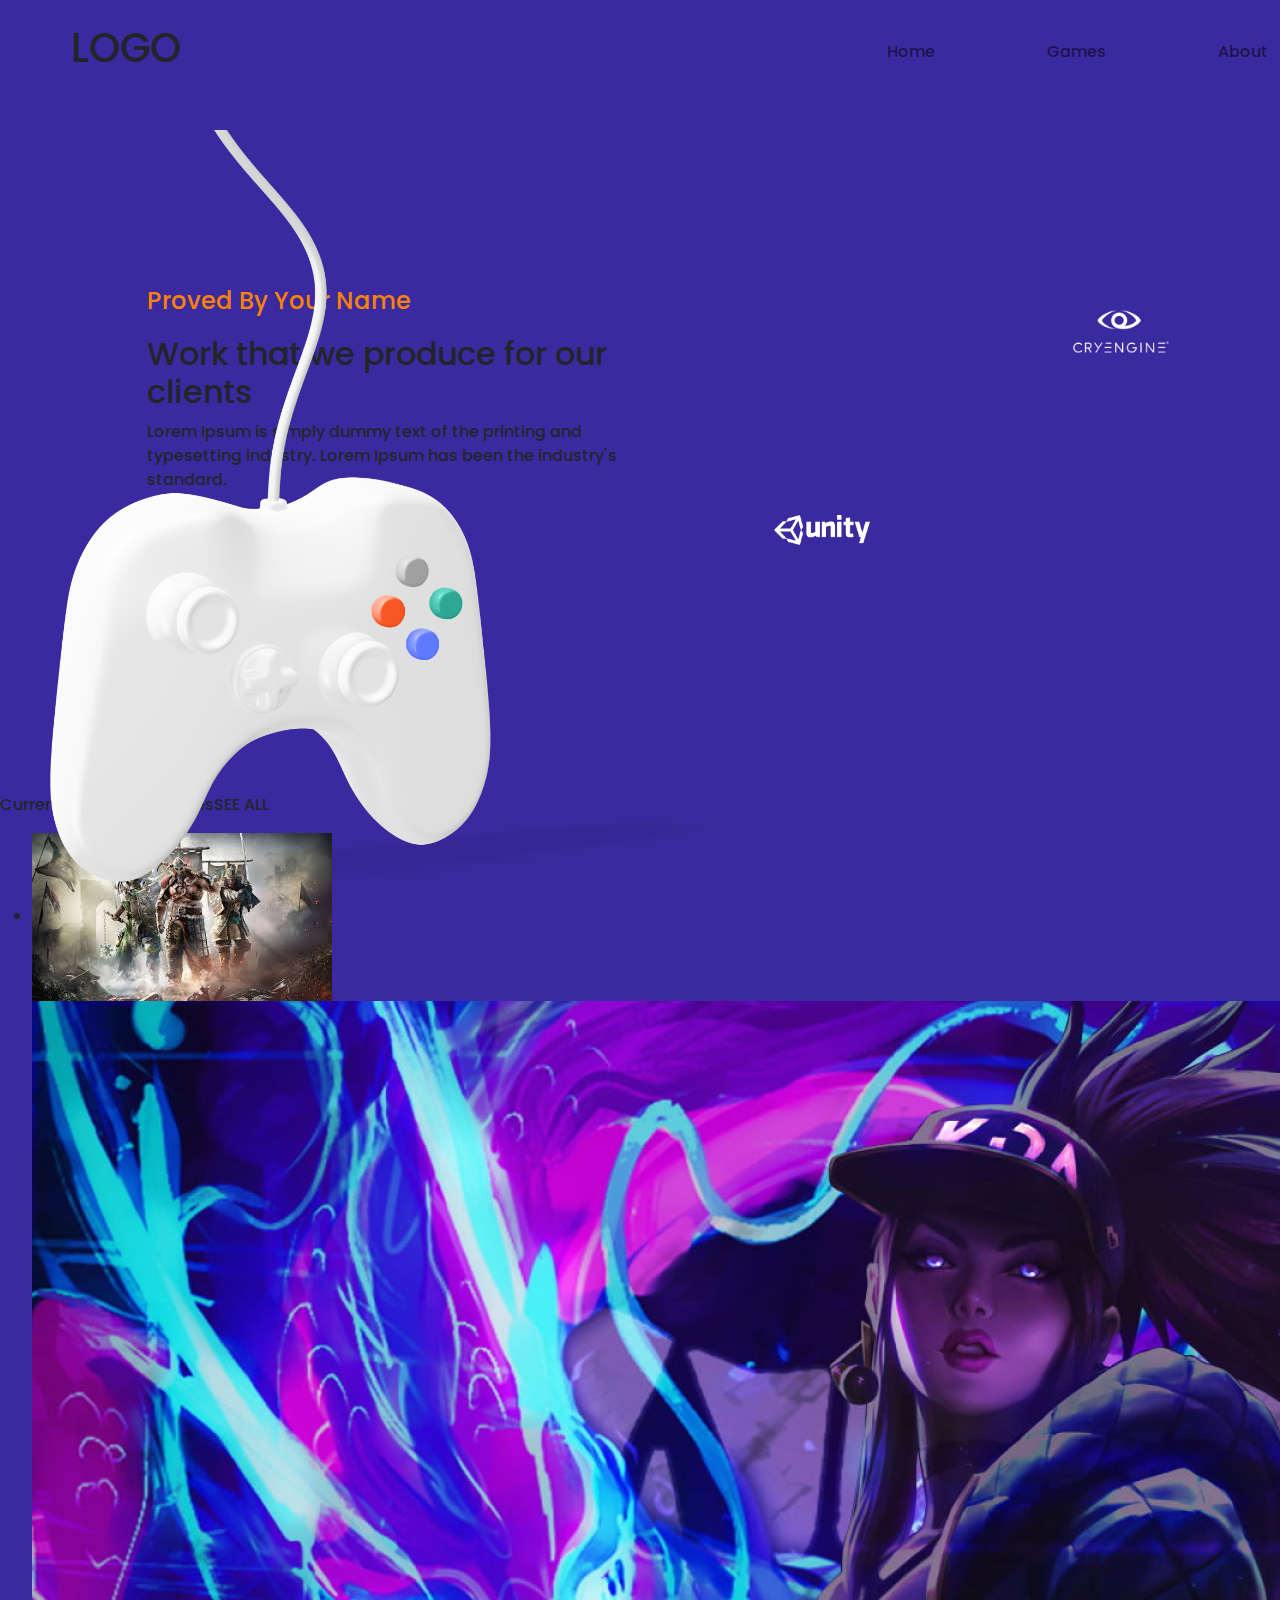
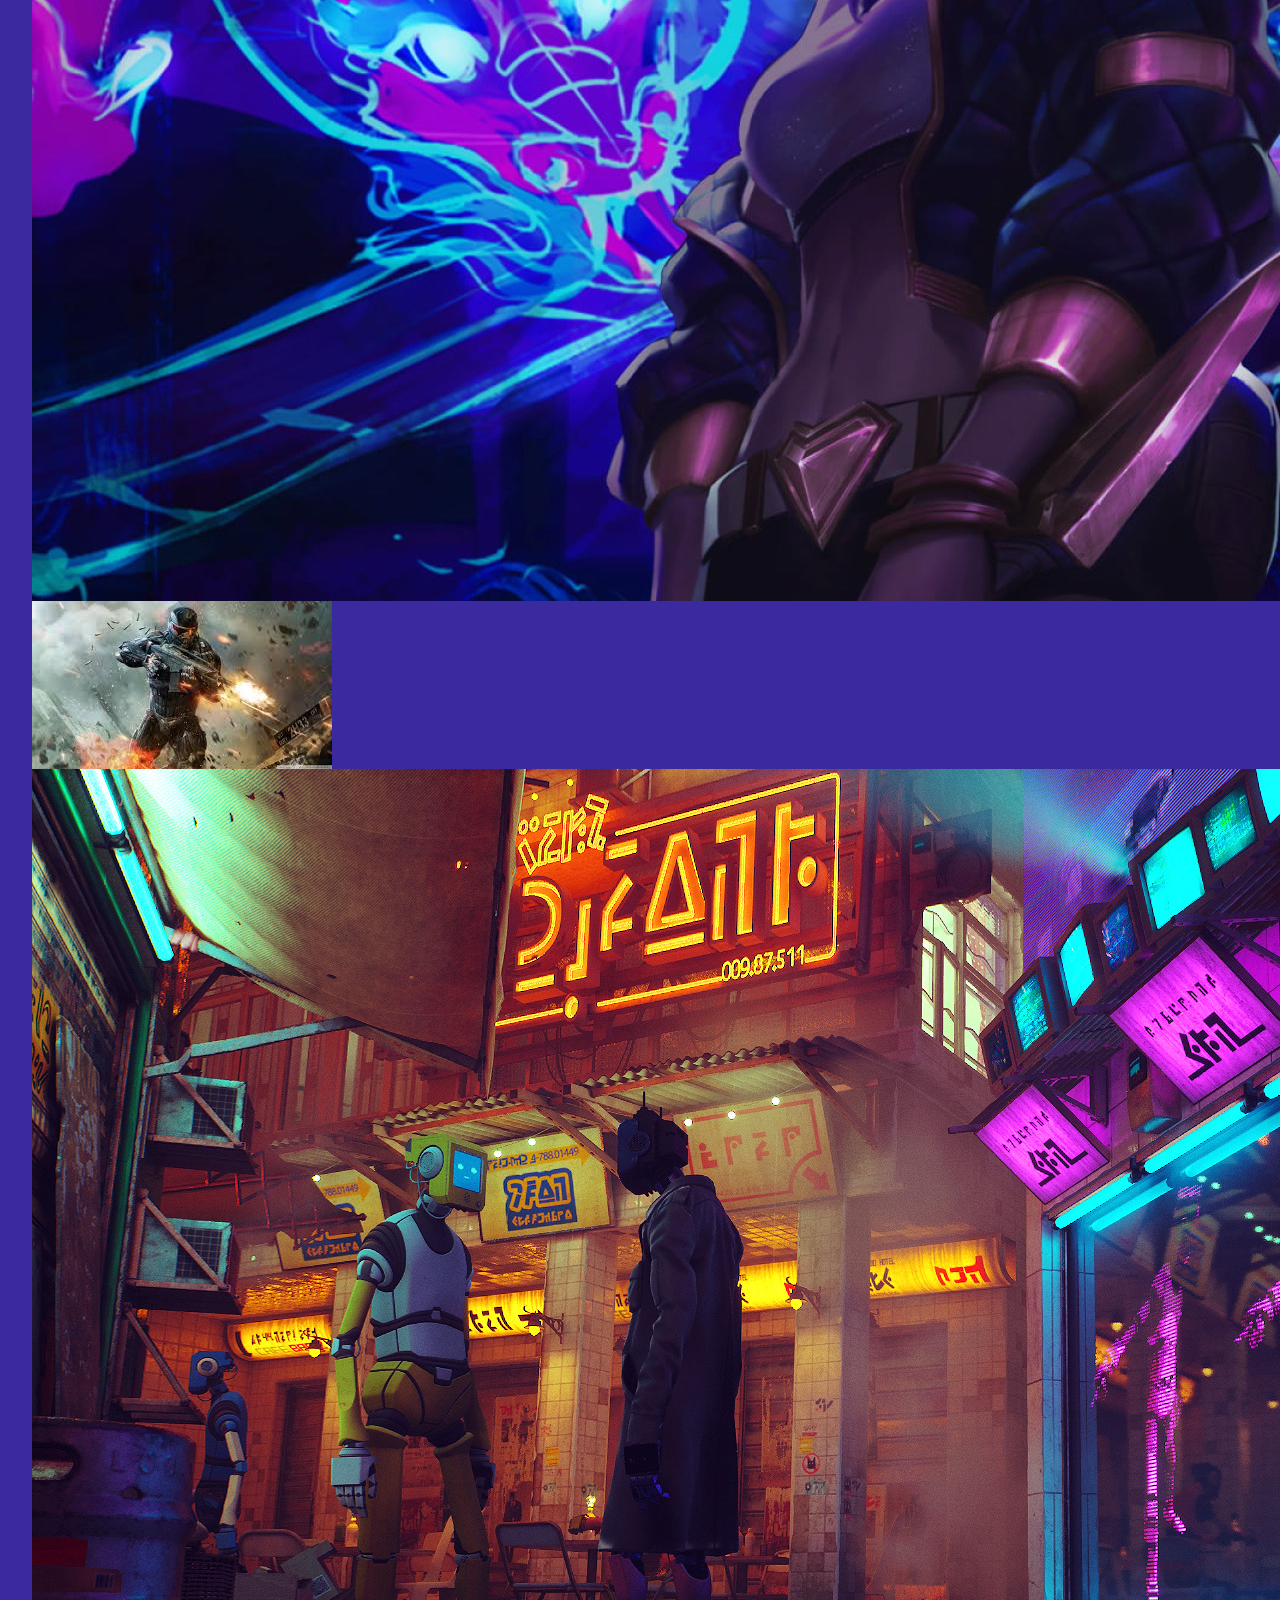
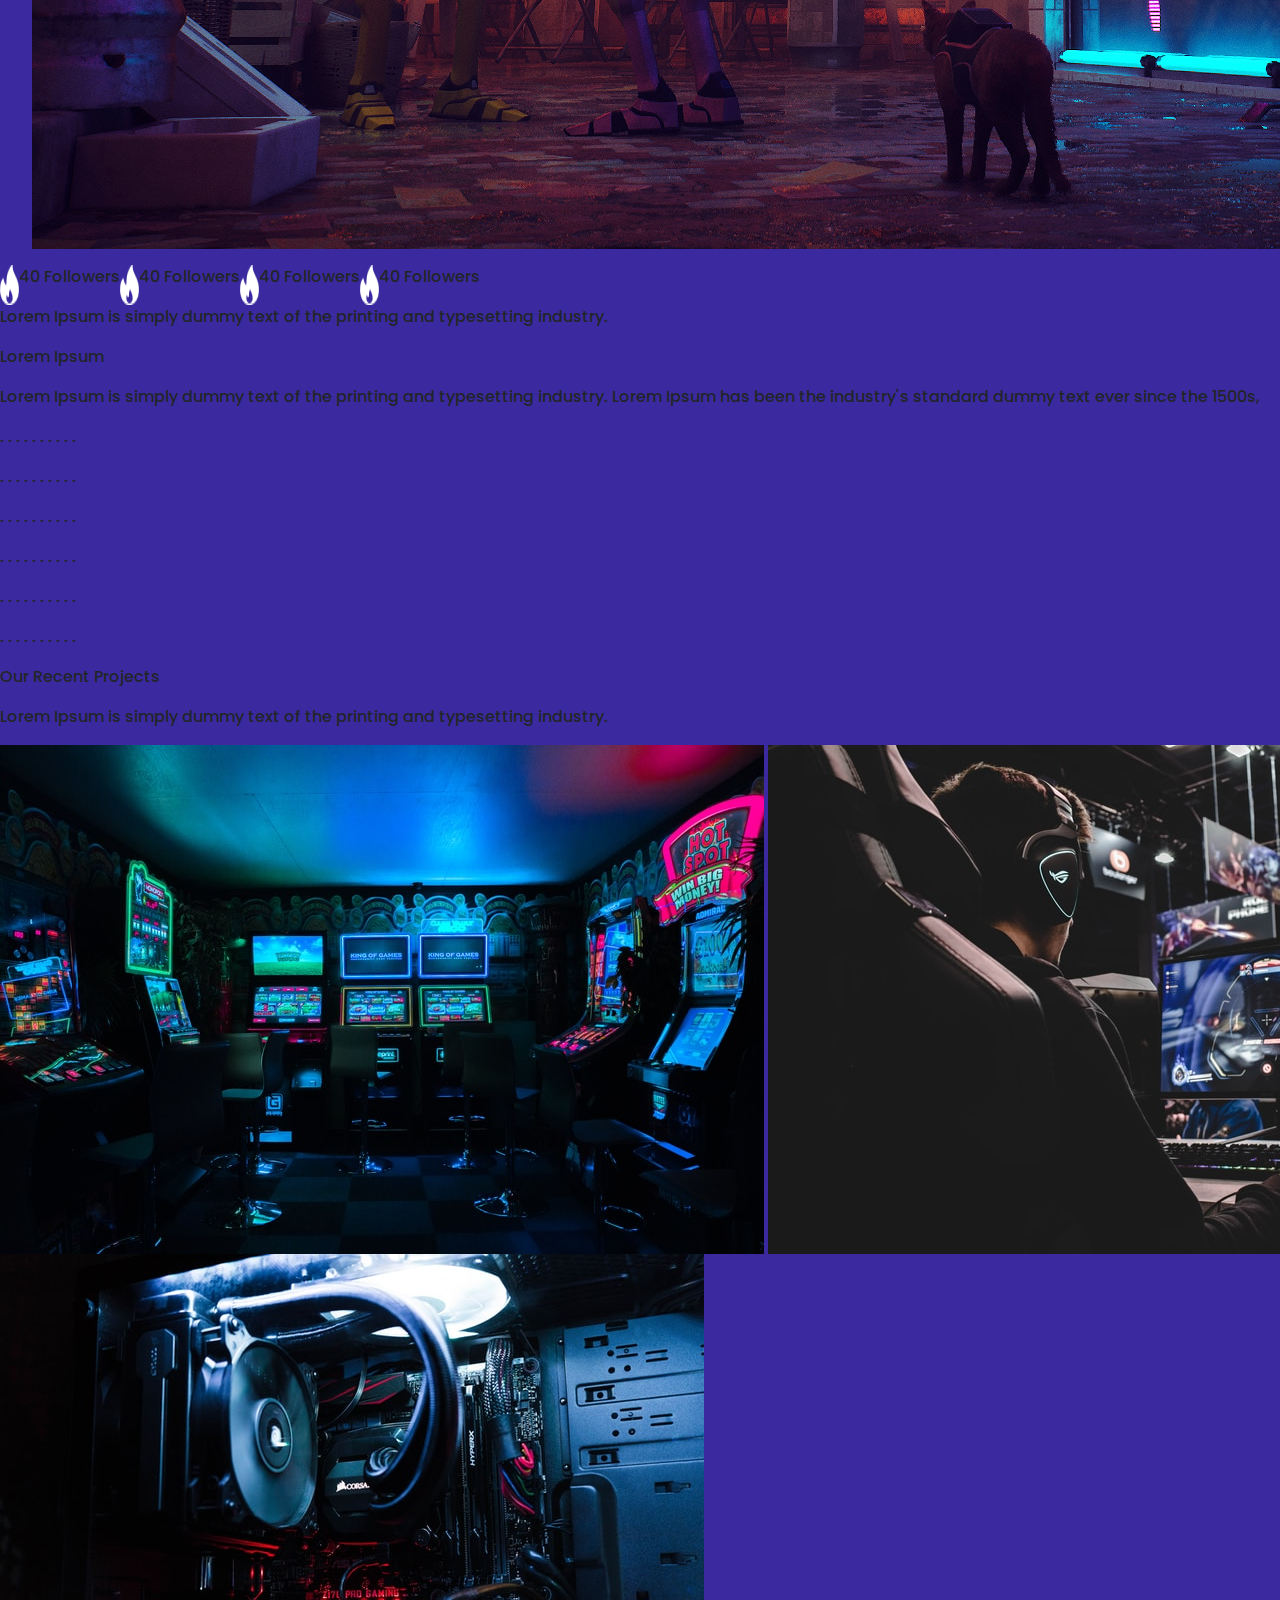
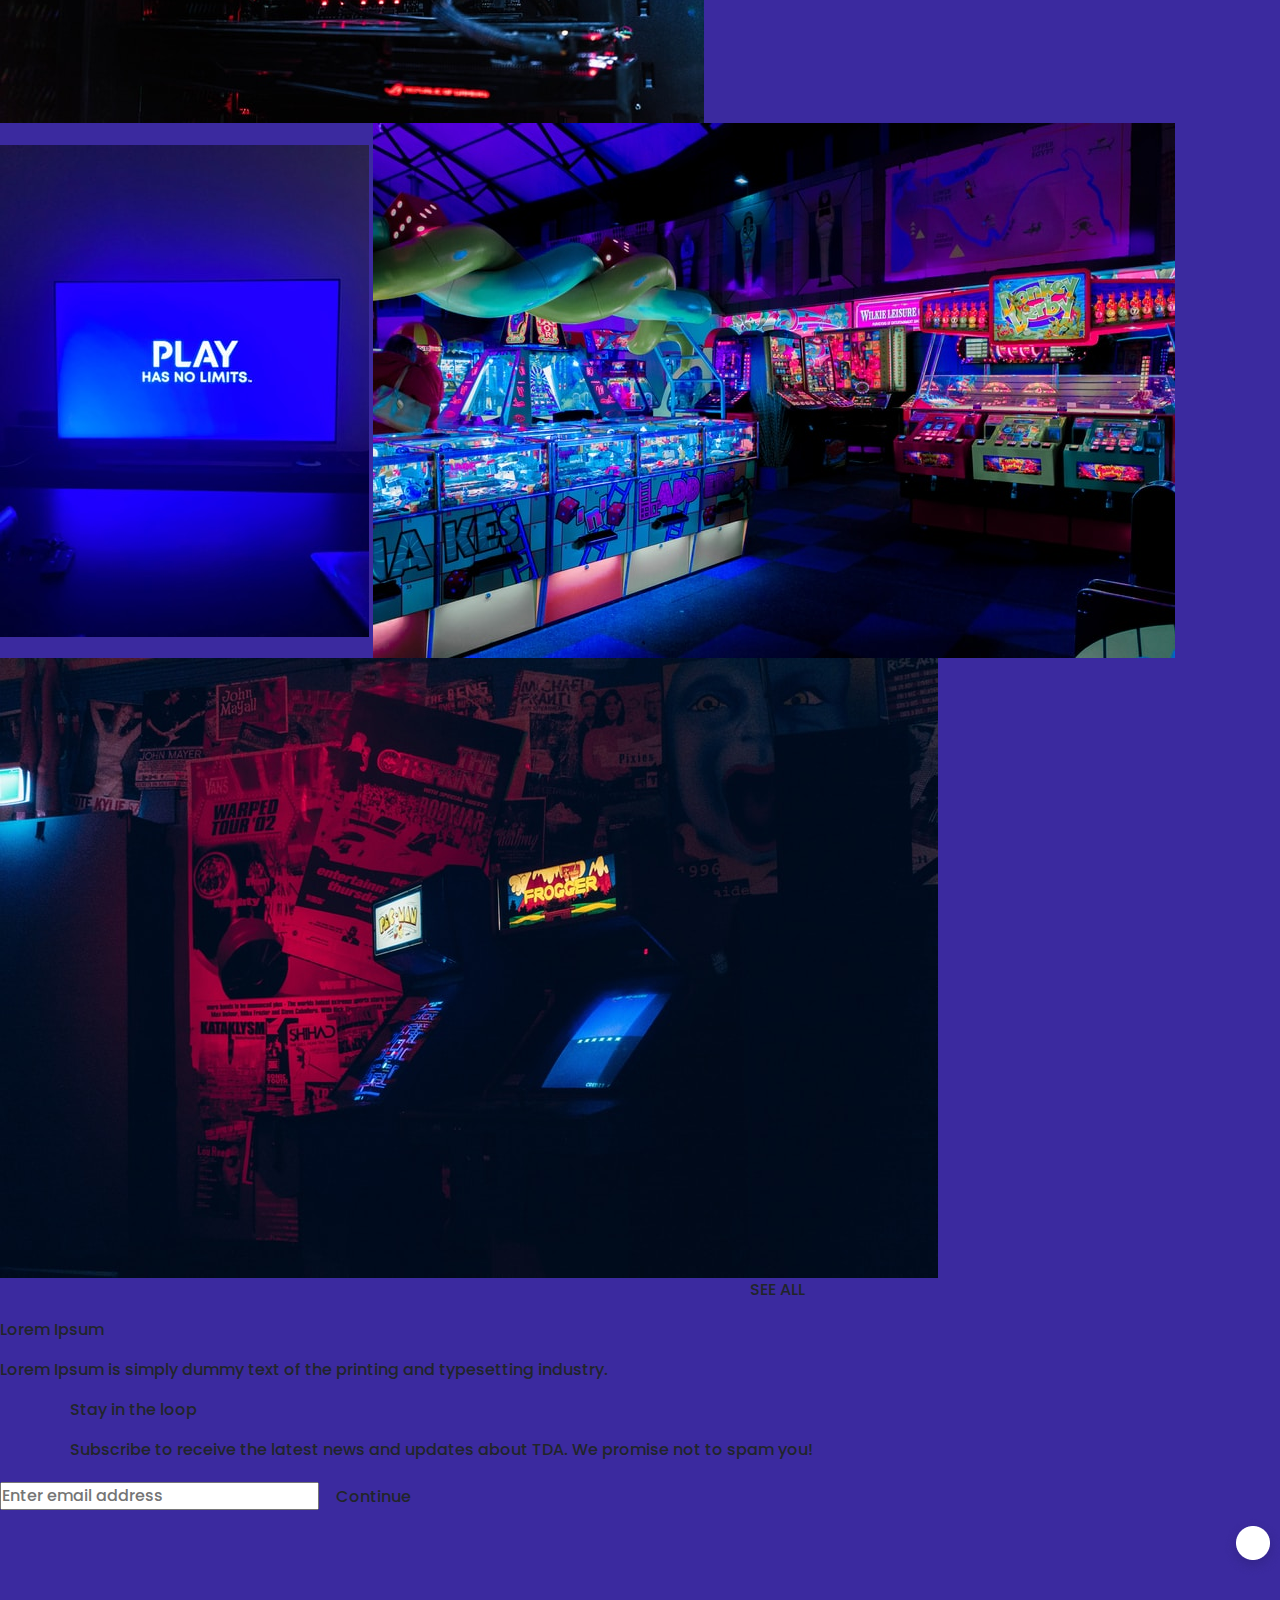
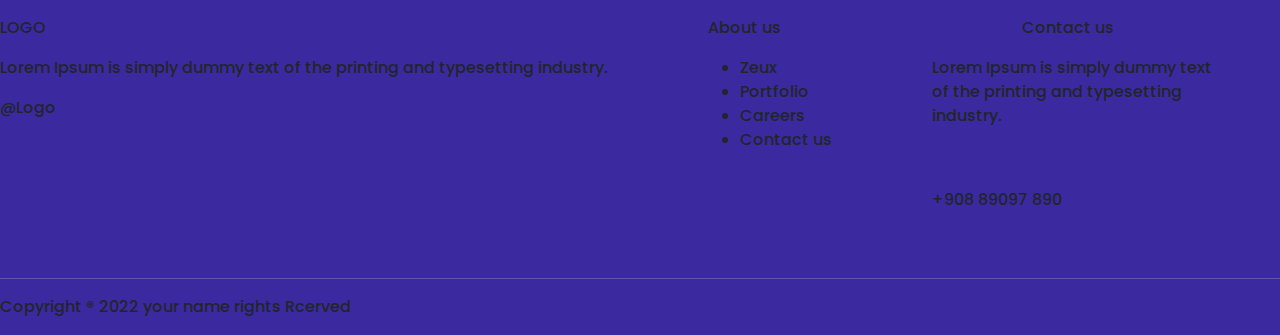
==== index.html @ ef979890 "first part" ====
<!DOCTYPE html>
<html lang="en" xmlns="http://www.w3.org/1999/html">
  <head>
    <meta charset="UTF-8" />
    <meta name="viewport" content="width=device-width, initial-scale=1.0" />
    <link rel="stylesheet" href="./styles/bootstrap/bootstrap.css">
    <link rel="stylesheet" href="./styles/bootstrap/bootstrap.min.css">
    <link rel="stylesheet" href="./styles/style.css">
    <!-- description -->
    <!-- link style -->
    <!-- favicon -->
    <title>GAMiFY - Home</title>
  </head>
  <body>
    <header class="container-fluid d-flex">
      <h1 class="logo align-content-center mt-4 ">LOGO</h1>
      <nav class="navbar navbar-expand-lg mt-4">
        <button class="navbar-toggler" type="button" data-toggle="collapse" data-target="#navbarNav" aria-controls="navbarNav" aria-expanded="false" aria-label="Toggle navigation">
          <span class="navbar-toggler-icon"></span>
        </button>
        <div class="collapse navbar-collapse">
          <ul class="d-flex navbar-nav">
            <li class="nav-item active mx-5 list">
              <a class="nav-link " href="#">Home</a>
            </li>
             <li class="nav-item active mx-5 list">
              <a class="nav-link" href="#">Games</a>
            </li>
             <li class="nav-item active mx-5 list">
              <a class="nav-link" href="#">About</a>
            </li>
             <li class="nav-item active mx-5 list">
              <a class="nav-link " href="#">News</a>
            </li>
             <li class="nav-item active mx-5">
              <a class="nav-link w-131.66 light h-41.34 px-5  rounded" href="#">Light</a>
            </li>
          </ul>
        </div>
      </nav>
    </header>
    <main>
    <div class="d-flex">
    <section class="textbox text-lg-start text-center  align-items-sm-center  ">
      <p class="fs-4 prove">Proved By Your Name</p>
      <h1 class="work fs-2">Work that we produce for our clients</h1>
      <p class="dummy">Lorem Ipsum is simply dummy text of the printing and typesetting industry. Lorem Ipsum has been the industry's standard.</p>
      <a href="./games.html" class="detail">Get more details</a>
    </section>
    <img src="./assets/images/5994a73fb7debb6a504c5dfe9e16fc7e.png" alt="unity" class="unity d-none d-lg-flex">
    <section class="imgbox d-flex ms-sm-0">
      <img src="./assets/images/922ee7fe64427cb8f360647aacf513e4.png" alt="cry" class="cry  d-none d-lg-flex">
      <img src="./assets/images/7574eba020cb0c7fddd36f74c17ab9e2.png" alt="unreal" class="unreal  d-none d-lg-flex">
    </section>
    <img src="./assets/images/4aed1bc4524c8c056b1d97bb57a48953.png" alt="game" class="game d-none d-sm-flex position-absolute ">
    </div>
    <section style="display: flex;">
      <p class="trend">Currently Trending Games</p>
      <p class="all">SEE ALL</p>
    </section>
    <ul class="imglist">
      <li>
       <img src="./assets/images/56905d8aead565a99461edee86e24d27.jpg" alt="1" class="first">
       <img src="./assets/images/2632d80603fc629f3a90af2f71e77160.jpg" alt="2" class="therest">
       <img src="./assets/images/067aa0e4760746af800ca04d242d4981.jpg" alt="3" class="therest">
       <img src="./assets/images/6d5e0990a67102e0ba74574d569aa036.jpg" alt="4" class="therest">
      </li>
    </ul>
    <section style="display: flex;">
      <div style="display: flex;">
        <img src="./assets/images/Vector.png" alt="fire" class="fire1" >
        <p class="followers">40 Followers</p>
      </div>
      <div style="display: flex;">
        <img src="./assets/images/Vector.png" alt="fire" class="fire" >
        <p class="followers">40 Followers</p>
      </div>
      <div style="display: flex;">
        <img src="./assets/images/Vector.png" alt="fire" class="fire" >
        <p class="followers">40 Followers</p>
      </div>
      <div style="display: flex;">
        <img src="./assets/images/Vector.png" alt="fire" class="fire" >
        <p class="followers">40 Followers</p>
      </div>
    </section>
    <p class="dummylorem">Lorem Ipsum is simply dummy text of the printing and typesetting industry.</p>
    <section class="txtbox">
      <p class="lorem">Lorem Ipsum</p>
      <p class="nextlorem">Lorem Ipsum is simply dummy text of the printing and typesetting industry. Lorem Ipsum has been the industry's standard dummy text ever since the 1500s,</p>
    </section>
    <section>
      <div class="dots">
      <p class="dot">. . . . . . . . . .</p>
      <p class="dot">. . . . . . . . . .</p>
      <p class="dot">. . . . . . . . . .</p>
      <p class="dot">. . . . . . . . . .</p>
      <p class="dot">. . . . . . . . . .</p>
      <p class="dot">. . . . . . . . . .</p>
      </div>
      <div  class="spiderman"></div>
    </section>
    <section class="txtbox2">
      <p class="projects">Our Recent Projects</p>
      <p class="lorem3">Lorem Ipsum is simply dummy text of the printing and typesetting industry. </p>
    </section>
    <div class="imgs">
      <img src="./assets/images/1.jpg" alt="1" class="ph1">
      <img src="./assets/images/2.jpg" alt="2" class="ph2">
      <img src="./assets/images/3.jpg" alt="3" class="ph3">
    </div>
    <div class="imgs" style="margin-bottom: 0;">
      <img src="./assets/images/4.jpg" alt="4" class="ph4">
      <img src="./assets/images/5.jpg" alt="5" class="ph5">
      <img src="./assets/images/6.jpg" alt="6" class="ph6">
    </div>
    <p class="all" style="margin-left: 750px;">SEE ALL</p>
    <section class="txtbox">
      <p class="lorem">Lorem Ipsum</p>
      <p class="nextlorem">Lorem Ipsum is simply dummy text of the printing and typesetting industry.</p>
    </section>
    <section class="blackbox">
      <div class="txtbox" style="margin-left: 70px;">
        <p class="lorem">Stay in the loop</p>
        <p class="nextlorem">Subscribe to receive the latest news and updates about TDA.
          We promise not to spam you!</p>
      </div>
      <div class="email">
        <form action="/submit_email" method="post">
          <input class="write" type="email" name="email" id="email" placeholder="Enter email address" required>
          <input type="submit" value="Continue" class="btn">
        </form>
      </div>
    </section>
  </main>
    <footer>
      <div style="display: flex;">
      <div style="padding-top: 100px;">
        <p class="firstlogo">LOGO</p>
        <p class="lorem4">Lorem Ipsum is simply dummy text of the printing and typesetting industry. </p>
        <p class="secondlogo">@Logo</p>
      </div>
      <div style="padding-top: 100px; margin-left: 100px;">
        <p class="us">About us</p>
        <ul class="uslist">
          <li class="item">Zeux</li>
          <li class="item">Portfolio</li>
          <li class="item">Careers</li>
          <li class="item">Contact us</li>
        </ul>
      </div>
      <div style="padding-top: 100px; margin-left: 100px;">
        <p class="us" style="width: 200px; margin-left: 90px;">Contact us</p>
        <p class="lorem4" style="width: 280px;">Lorem Ipsum is simply dummy text of the printing and typesetting industry. </p>
        <p class="secondlogo" style="margin-top: 60px;">+908 89097 890</p>
      </div>
      <div style="display: flex;">
        <div>
          <img src="./assets/images/Ellipse 1.png" alt="" class="firstcircle">
          <img src="./assets/images/facebook 1.png" alt="" class="facebook">
        </div>
        <div>
          <img src="./assets/images/Ellipse 1.png" alt="" class="circle2">
          <img src="./assets/images/instagram 1.png" alt="" class="instagram">
        </div>
        <div>
          <img src="./assets/images/Ellipse 1.png" alt="" class="circle3">
          <img src="./assets/images/twitter 1.png" alt="" class="twt">
        </div>
        <div>
          <img src="./assets/images/Ellipse 1.png" alt="" class="circle4">
          <img src="./assets/images/linkedin 1.png" alt="" class="in">
        </div>
      </div>
      </div>
      <hr style="margin-top: 50px; color: #D2D2D2;">
      <p class="copy">Copyright ® 2022<span style="font-family: myFont;"> your name</span> rights Rcerved</p>
    </footer>
  </body>
</html>
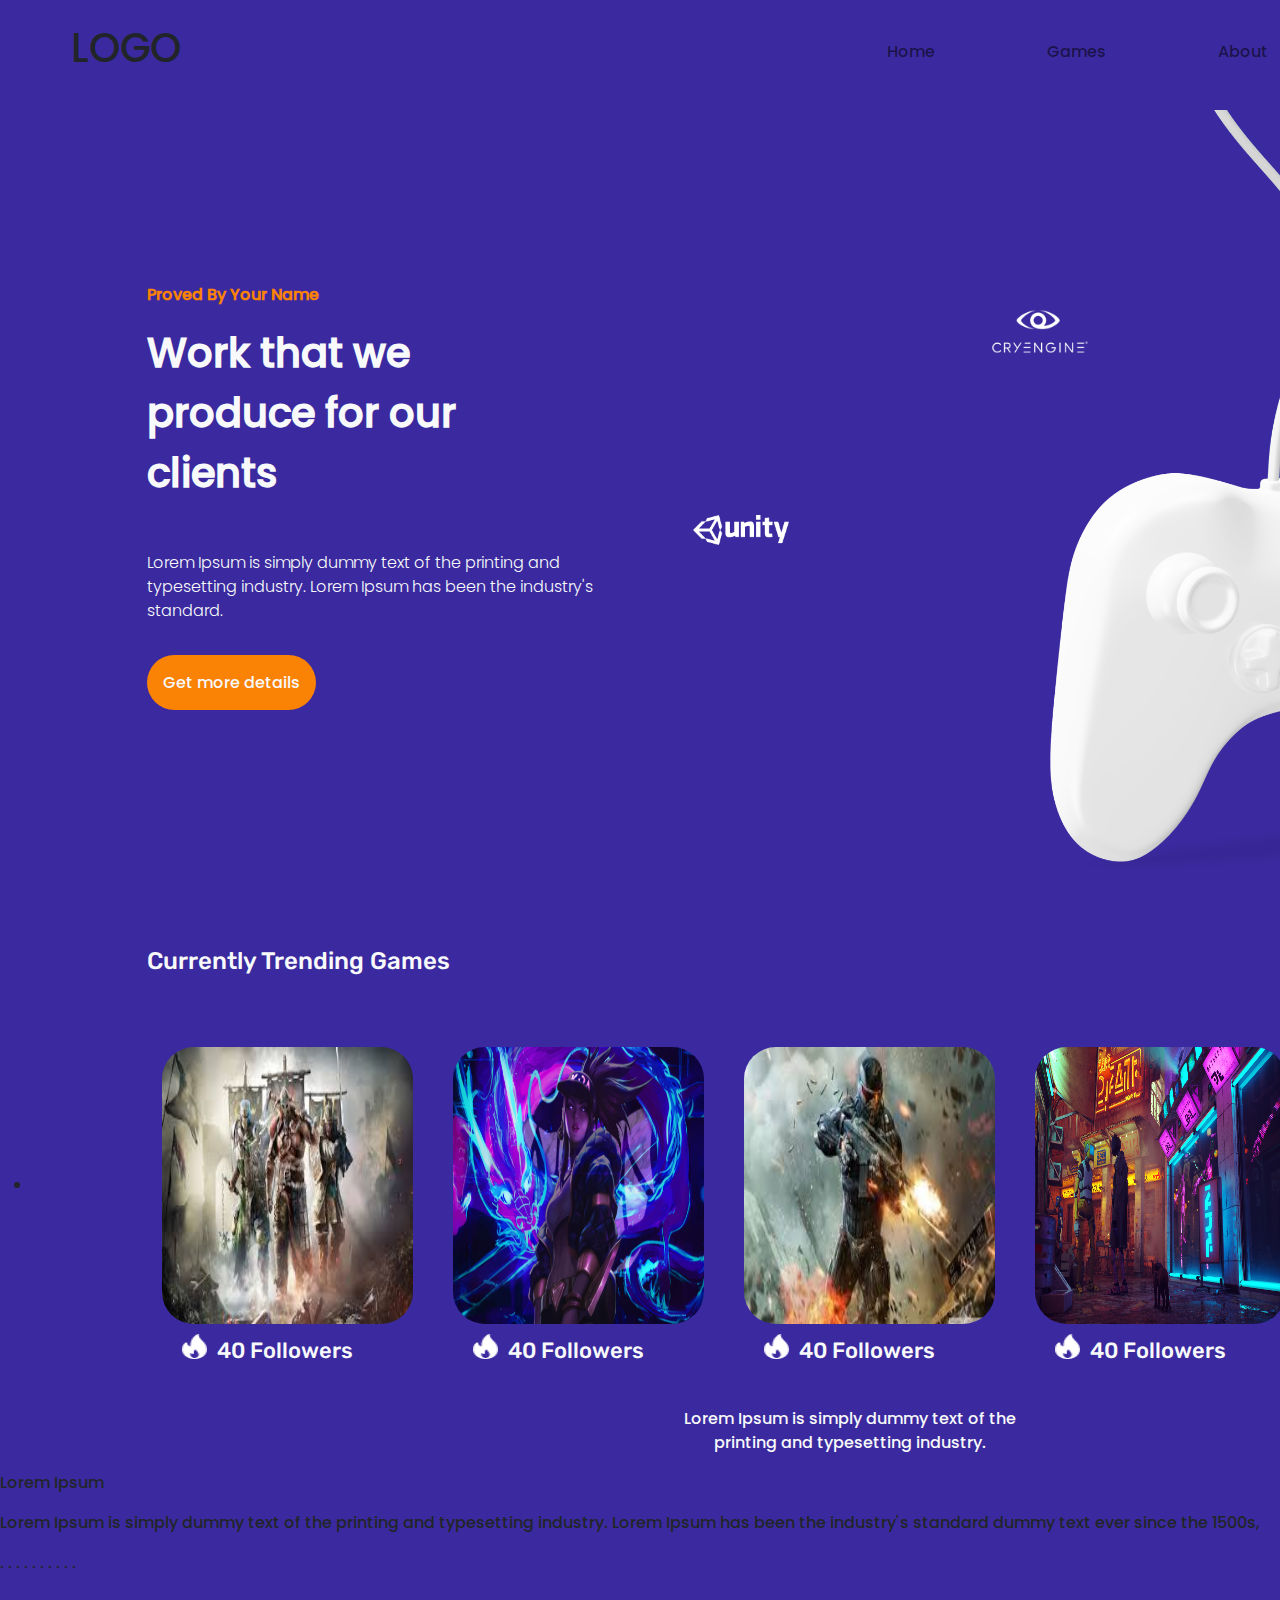
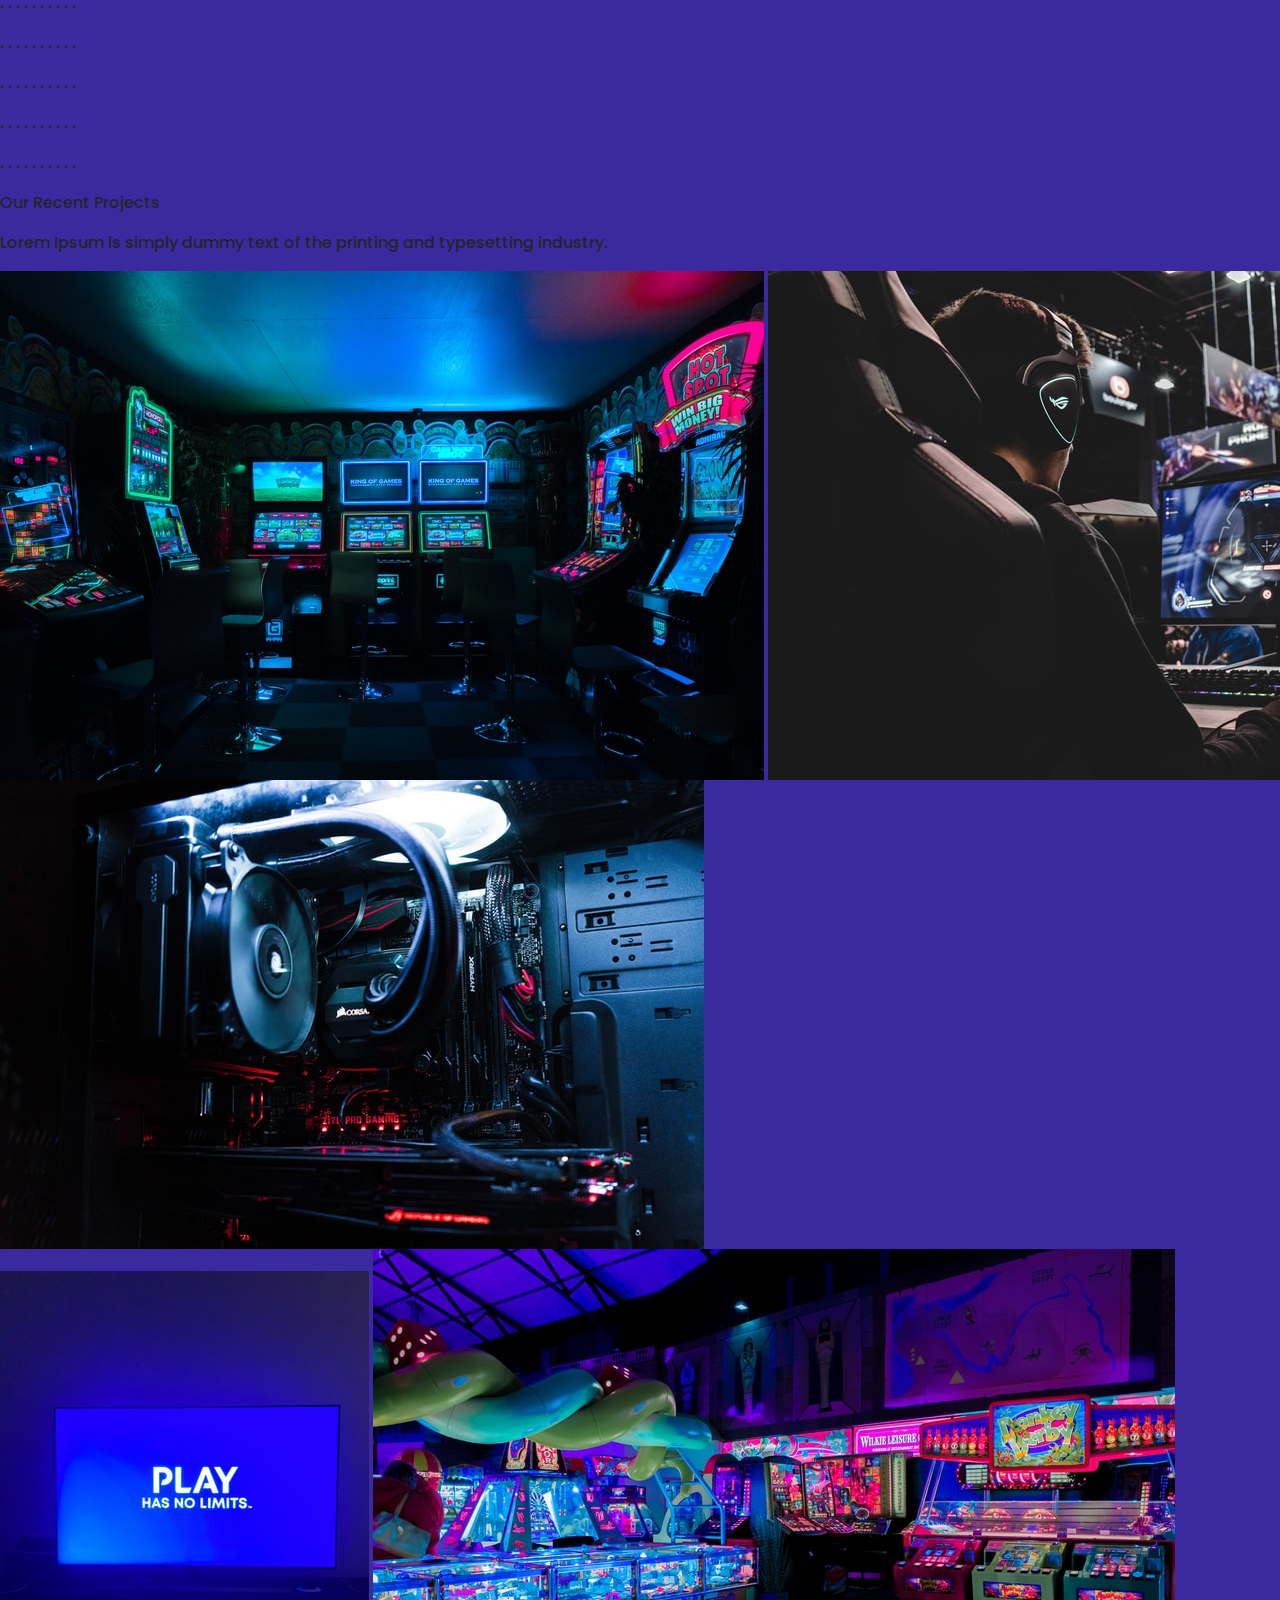
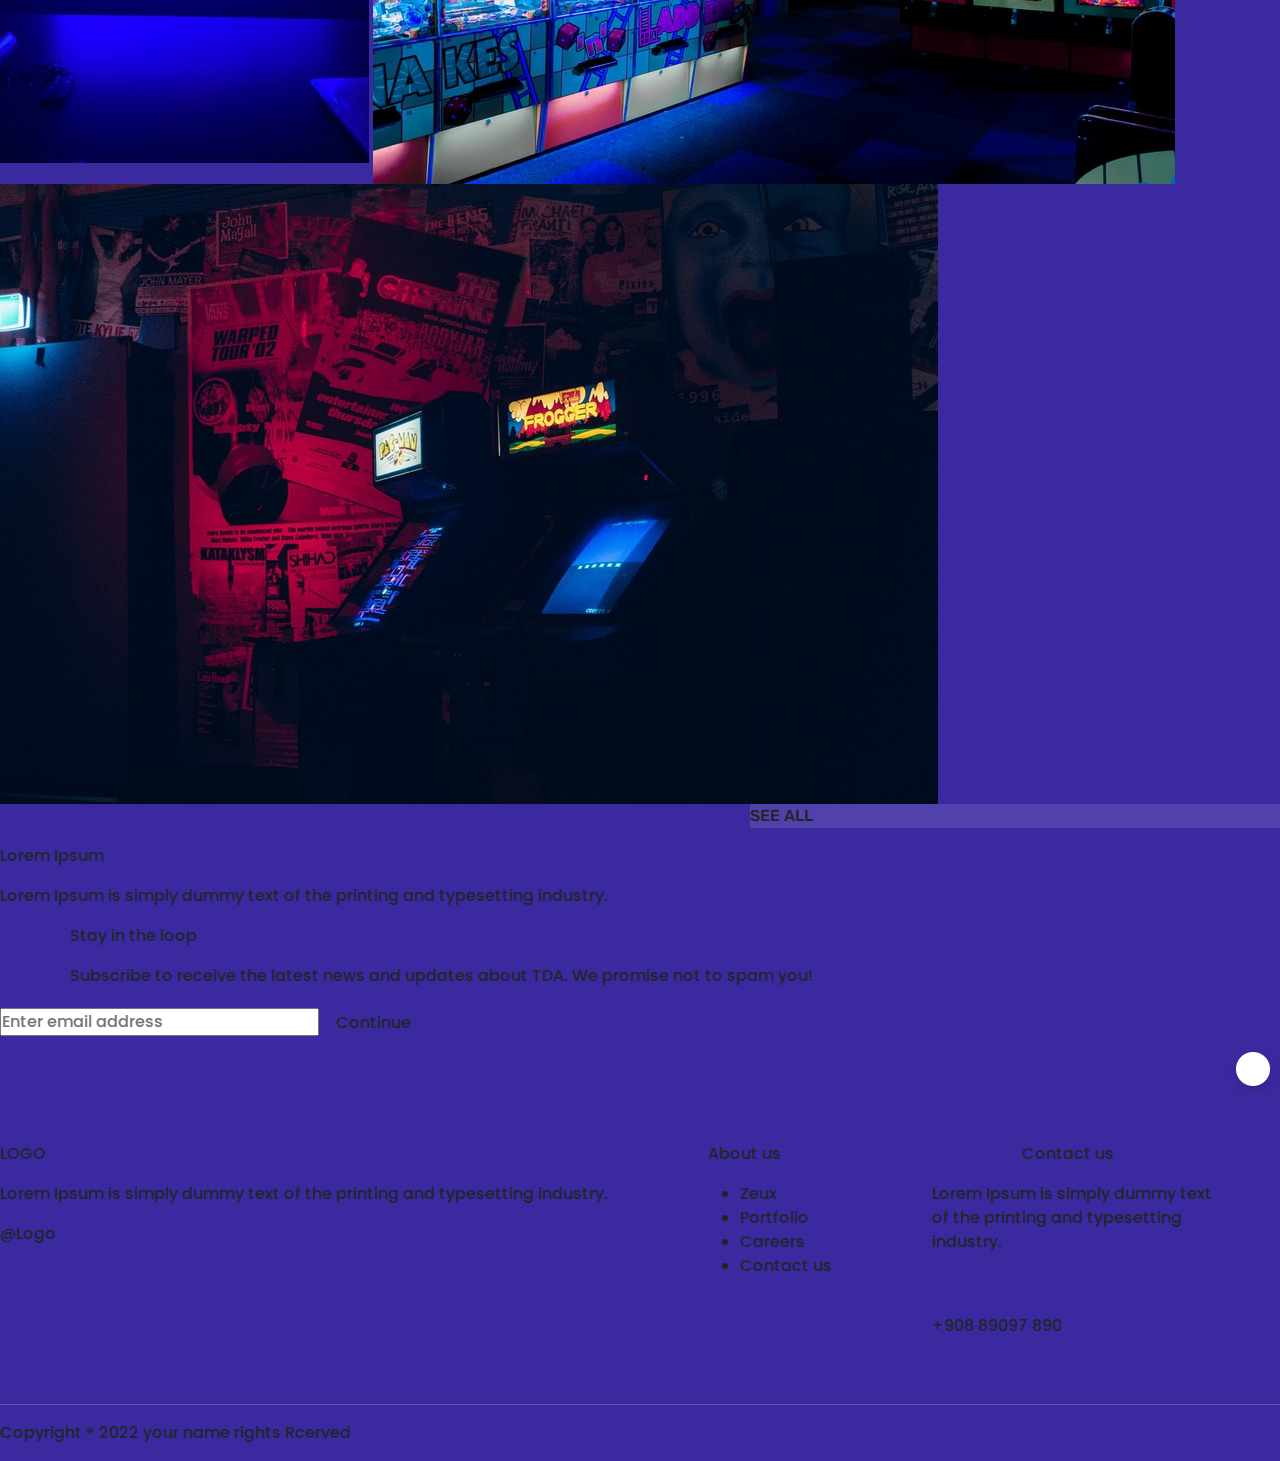
==== commit 1092cc11: "second part" ====
--- a/index.html
+++ b/index.html
@@ -41,50 +41,61 @@
     </header>
     <main>
     <div class="d-flex">
-    <section class="textbox text-lg-start text-center  align-items-sm-center  ">
-      <p class="fs-4 prove">Proved By Your Name</p>
-      <h1 class="work fs-2">Work that we produce for our clients</h1>
-      <p class="dummy">Lorem Ipsum is simply dummy text of the printing and typesetting industry. Lorem Ipsum has been the industry's standard.</p>
-      <a href="./games.html" class="detail">Get more details</a>
+    <section class=" textbox text-lg-start text-center  align-items-sm-center  ">
+      <p class="fs-6 prove fw-bold">Proved By Your Name</p>
+      <h1 class="work fs-1 fw-bold text-light lh-base">Work that we<br class="d-none d-sm-block"> produce <br class="d-md-none d-block">for our<br class="d-none d-sm-block"> clients</h1>
+      <p class="dummy text-light mt-sm-5 mt-2 mb-sm-5 mb-4 ">Lorem Ipsum is simply dummy text of the<br class="d-md-none d-block"> printing and <br class="d-none d-sm-block">typesetting industry. Lorem Ipsum<br class="d-md-none d-block"> has been the industry's<br class="d-none d-sm-block"> standard.</p>
+      <a href="./games.html" class="detail text-decoration-none text-light p-3 rounded-5 mt-5">Get more details</a>
     </section>
     <img src="./assets/images/5994a73fb7debb6a504c5dfe9e16fc7e.png" alt="unity" class="unity d-none d-lg-flex">
     <section class="imgbox d-flex ms-sm-0">
       <img src="./assets/images/922ee7fe64427cb8f360647aacf513e4.png" alt="cry" class="cry  d-none d-lg-flex">
       <img src="./assets/images/7574eba020cb0c7fddd36f74c17ab9e2.png" alt="unreal" class="unreal  d-none d-lg-flex">
     </section>
-    <img src="./assets/images/4aed1bc4524c8c056b1d97bb57a48953.png" alt="game" class="game d-none d-sm-flex position-absolute ">
+    <img src="./assets/images/4aed1bc4524c8c056b1d97bb57a48953.png" alt="game" class="game d-none d-sm-flex position-absolute  ">
     </div>
-    <section style="display: flex;">
-      <p class="trend">Currently Trending Games</p>
-      <p class="all">SEE ALL</p>
+    <section class="d-flex mt-md-5 txt">
+      <p class="trend text-light fs-4 ">Currently Trending Games</p>
+      <p class="all d-none d-lg-flex rounded-2 p-2 text-light">SEE ALL</p>
     </section>
     <ul class="imglist">
       <li>
-       <img src="./assets/images/56905d8aead565a99461edee86e24d27.jpg" alt="1" class="first">
-       <img src="./assets/images/2632d80603fc629f3a90af2f71e77160.jpg" alt="2" class="therest">
-       <img src="./assets/images/067aa0e4760746af800ca04d242d4981.jpg" alt="3" class="therest">
-       <img src="./assets/images/6d5e0990a67102e0ba74574d569aa036.jpg" alt="4" class="therest">
+        <div class="container ms-0 p-0 mt-5">
+          <div class="row">
+            <div class=" col-xs-12 col-sm-6 col-lg-3" >
+              <img src="./assets/images/56905d8aead565a99461edee86e24d27.jpg" alt="1" class="first rounded-5">
+               <div class="d-flex d-lg-inline-flex">
+                  <img src="./assets/images/Vector.png" alt="fire" class="fire1 text-light" >
+                  <p class="followers text-light ">40 Followers</p>
+               </div>
+            </div>
+            <div class="col-xs-12 col-sm-6 col-lg-3" >
+              <img src="./assets/images/2632d80603fc629f3a90af2f71e77160.jpg" alt="2" class="therest  rounded-5 ">
+               <div class="d-flex d-lg-inline-flex">
+                  <img src="./assets/images/Vector.png" alt="fire" class="fire text-light" >
+                  <p class="followers text-light">40 Followers</p>
+               </div>
+            </div>
+            <div class=" col-xs-12 col-sm-6 col-lg-3 ">
+              <img src="./assets/images/067aa0e4760746af800ca04d242d4981.jpg" alt="3" class="therest rounded-5 ">
+              <div class="d-flex d-lg-inline-flex">
+                <img src="./assets/images/Vector.png" alt="fire" class="fire text-light" >
+                <p class="followers text-light">40 Followers</p>
+              </div>
+            </div>
+            <div class="col-xs-12 col-sm-6 col-lg-3" >
+              <img src="./assets/images/6d5e0990a67102e0ba74574d569aa036.jpg" alt="4" class="therest  rounded-5 ">
+              <div class="d-flex d-lg-inline-flex">
+                <img src="./assets/images/Vector.png" alt="fire" class="fire text-light" >
+                <p class="followers text-light">40 Followers</p>
+              </div>
+            </div>
+          </div>
+        </div>
       </li>
     </ul>
-    <section style="display: flex;">
-      <div style="display: flex;">
-        <img src="./assets/images/Vector.png" alt="fire" class="fire1" >
-        <p class="followers">40 Followers</p>
-      </div>
-      <div style="display: flex;">
-        <img src="./assets/images/Vector.png" alt="fire" class="fire" >
-        <p class="followers">40 Followers</p>
-      </div>
-      <div style="display: flex;">
-        <img src="./assets/images/Vector.png" alt="fire" class="fire" >
-        <p class="followers">40 Followers</p>
-      </div>
-      <div style="display: flex;">
-        <img src="./assets/images/Vector.png" alt="fire" class="fire" >
-        <p class="followers">40 Followers</p>
-      </div>
-    </section>
-    <p class="dummylorem">Lorem Ipsum is simply dummy text of the printing and typesetting industry.</p>
+
+    <p class="dummylorem text-light text-center">Lorem Ipsum is simply dummy text of<br class="d-lg-none d-md-block "> the<br class="d-lg-block d-none"> printing and typesetting industry.</p>
     <section class="txtbox">
       <p class="lorem">Lorem Ipsum</p>
       <p class="nextlorem">Lorem Ipsum is simply dummy text of the printing and typesetting industry. Lorem Ipsum has been the industry's standard dummy text ever since the 1500s,</p>
--- a/styles/style.css
+++ b/styles/style.css
@@ -86,24 +86,17 @@
 .list:hover::before{
   transform: scaleX(1);
 }
-@media (min-width: 768px){
-
-.textbox{
-width: 527px;
-height: 510px;
-margin-top: 203px;
-margin-left: 147px;
-}}
-@media (max-width: 480px){
+
+@media(max-width: 480px){
 
 .textbox{
 width: 392px;
 height: 351px;
-margin-top: 50px;
 margin-left: 44px;
-
-}}
-@media (max-width: 768px){
+  margin-top: 50px;
+
+}}
+@media (max-width: 992px){
 
 .textbox{
 width: 527px;
@@ -112,6 +105,13 @@
 margin-left: 147px;
 
 }}
+@media (min-width: 992px) {
+  .textbox{
+    margin-top: 203px;
+    margin-left: 147px;
+    margin-bottom: 200px;
+  }
+}
 .unity{
   width: 96px;
   height: 30px;
@@ -133,8 +133,8 @@
 .game{
    width: 806px;
   height: 761px;
-  margin-left:50px ;
-  margin-top: 50px;
+  margin-left:1050px ;
+  margin-top: 30px;
 }
 @media (max-width: 992px) {
   .game{
@@ -143,4 +143,94 @@
 }
 .prove{
   color: var(--narenji);
+}
+.dummy{
+  font-family: myFontlight;
+}
+.detail{
+  background-color: var(--narenji);
+}
+@font-face {
+  font-family: rubik;
+  src: url("/assets/fonts/Rubik-Medium.ttf")format("truetype");
+}
+.all{
+  background-color: var(--banafshkam);
+  font-family: rubik;
+  margin-left: 1000px;
+}
+.trend{
+  font-family: rubik;
+  margin-left: 147px;
+
+}
+@media (max-width: 992px) {
+  .txt{
+    margin-left: 127px;
+  }
+}
+.first{
+  margin-left: 147px;
+  width: 251px;
+  height: 277px;
+}
+.therest{
+  margin-left: 130px;
+  width: 251px;
+  height: 277px;
+}
+.fire1{
+  margin-left: 195px;
+  margin-top: 10px;
+  width: 25px;
+  height: 25px;
+}
+.followers{
+  margin-top: 10px;
+  margin-left: 10px;
+  font-family: rubik;
+  width: 136px;
+  height: 41px;
+  font-size: 22px;
+
+}
+.fire{
+  margin-left: 190px;
+  margin-top: 10px;
+  width: 25px;
+  height: 25px;
+
+}
+
+@media (max-width: 480px) {
+  .therest{
+    margin-left: 250px;
+    margin-top: 20px;
+  }
+}
+@media (max-width: 480px) {
+  .first{
+    margin-left: 250px;
+    margin-top: 30px;
+  }
+}
+@media (max-width: 480px) {
+  .fire1{
+    margin-left: 280px;
+  }
+  .fire{
+    margin-left: 280px;
+  }
+}
+
+@media (min-width: 481px) {
+  .first{
+    margin-left:130px;
+  }
+  .fire1{
+    margin-left: 150px;
+  }
+  .fire{
+    margin-left: 150px;
+  }
 }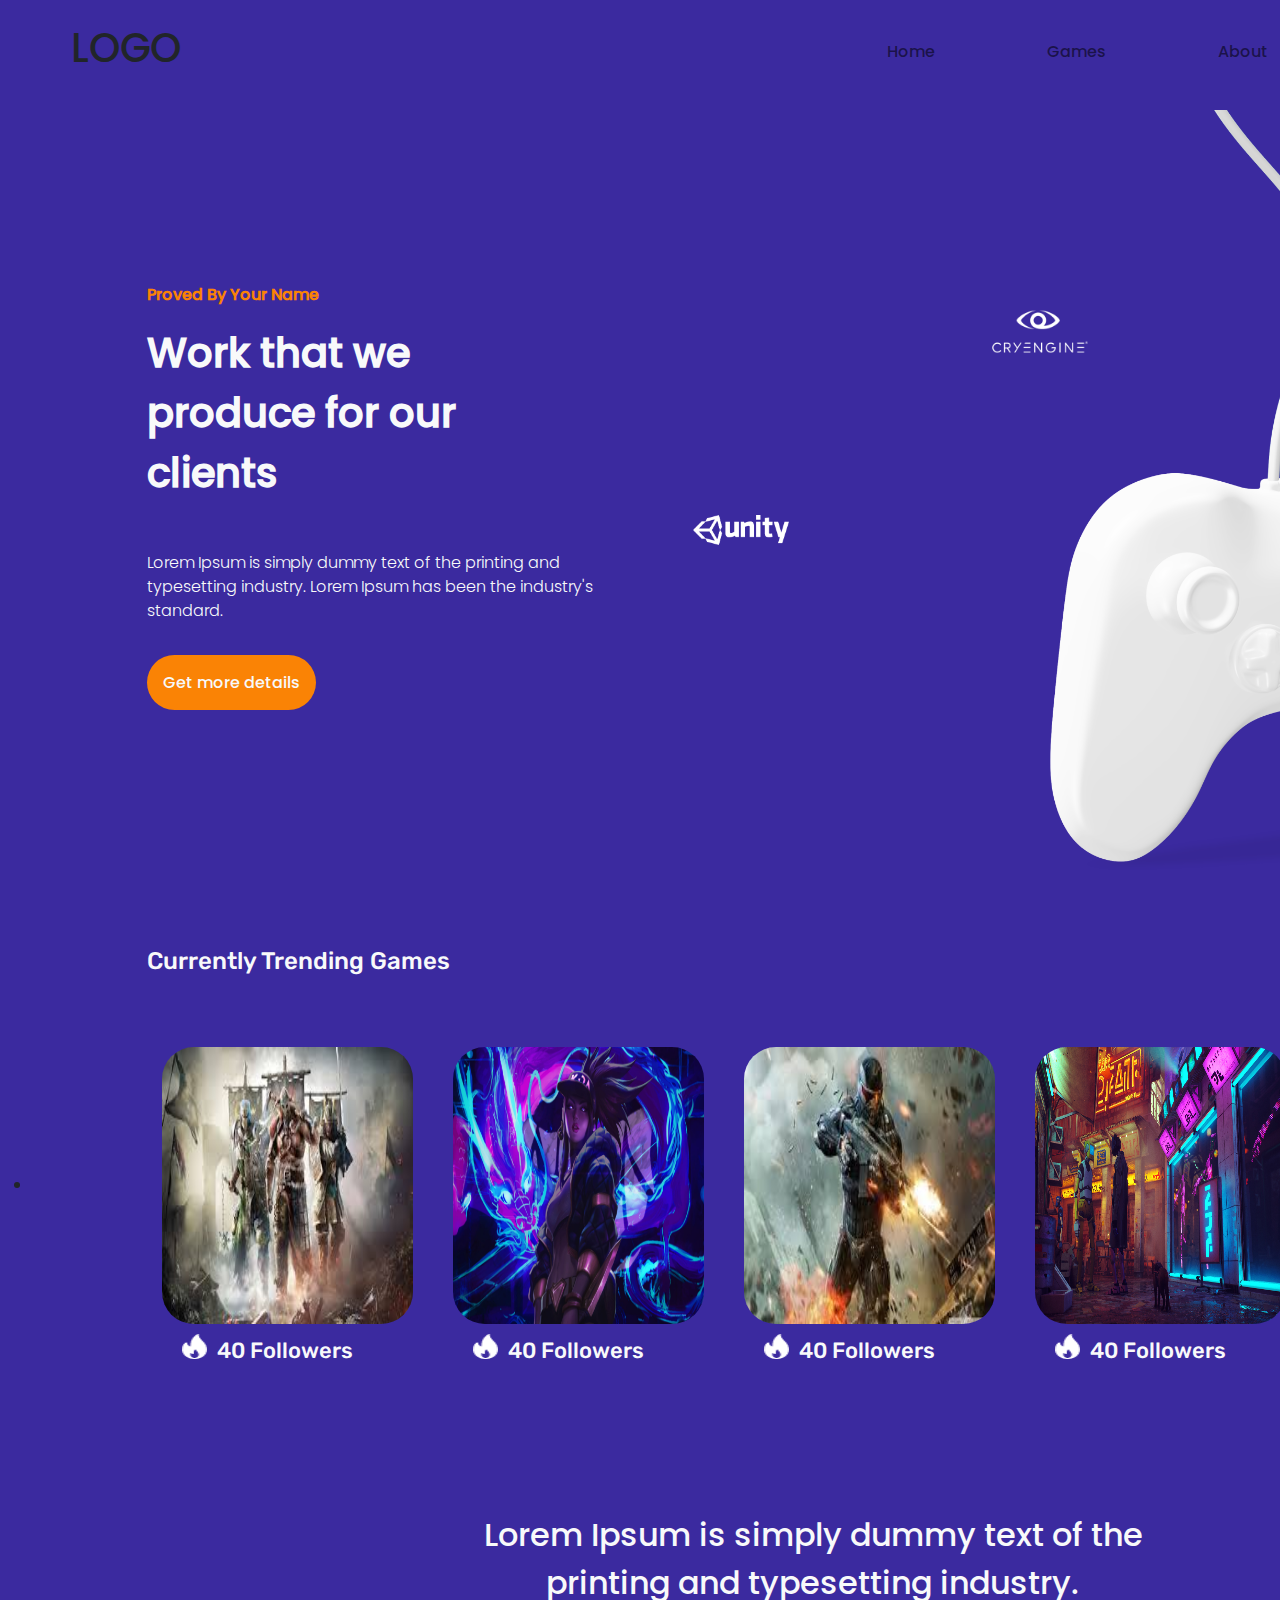
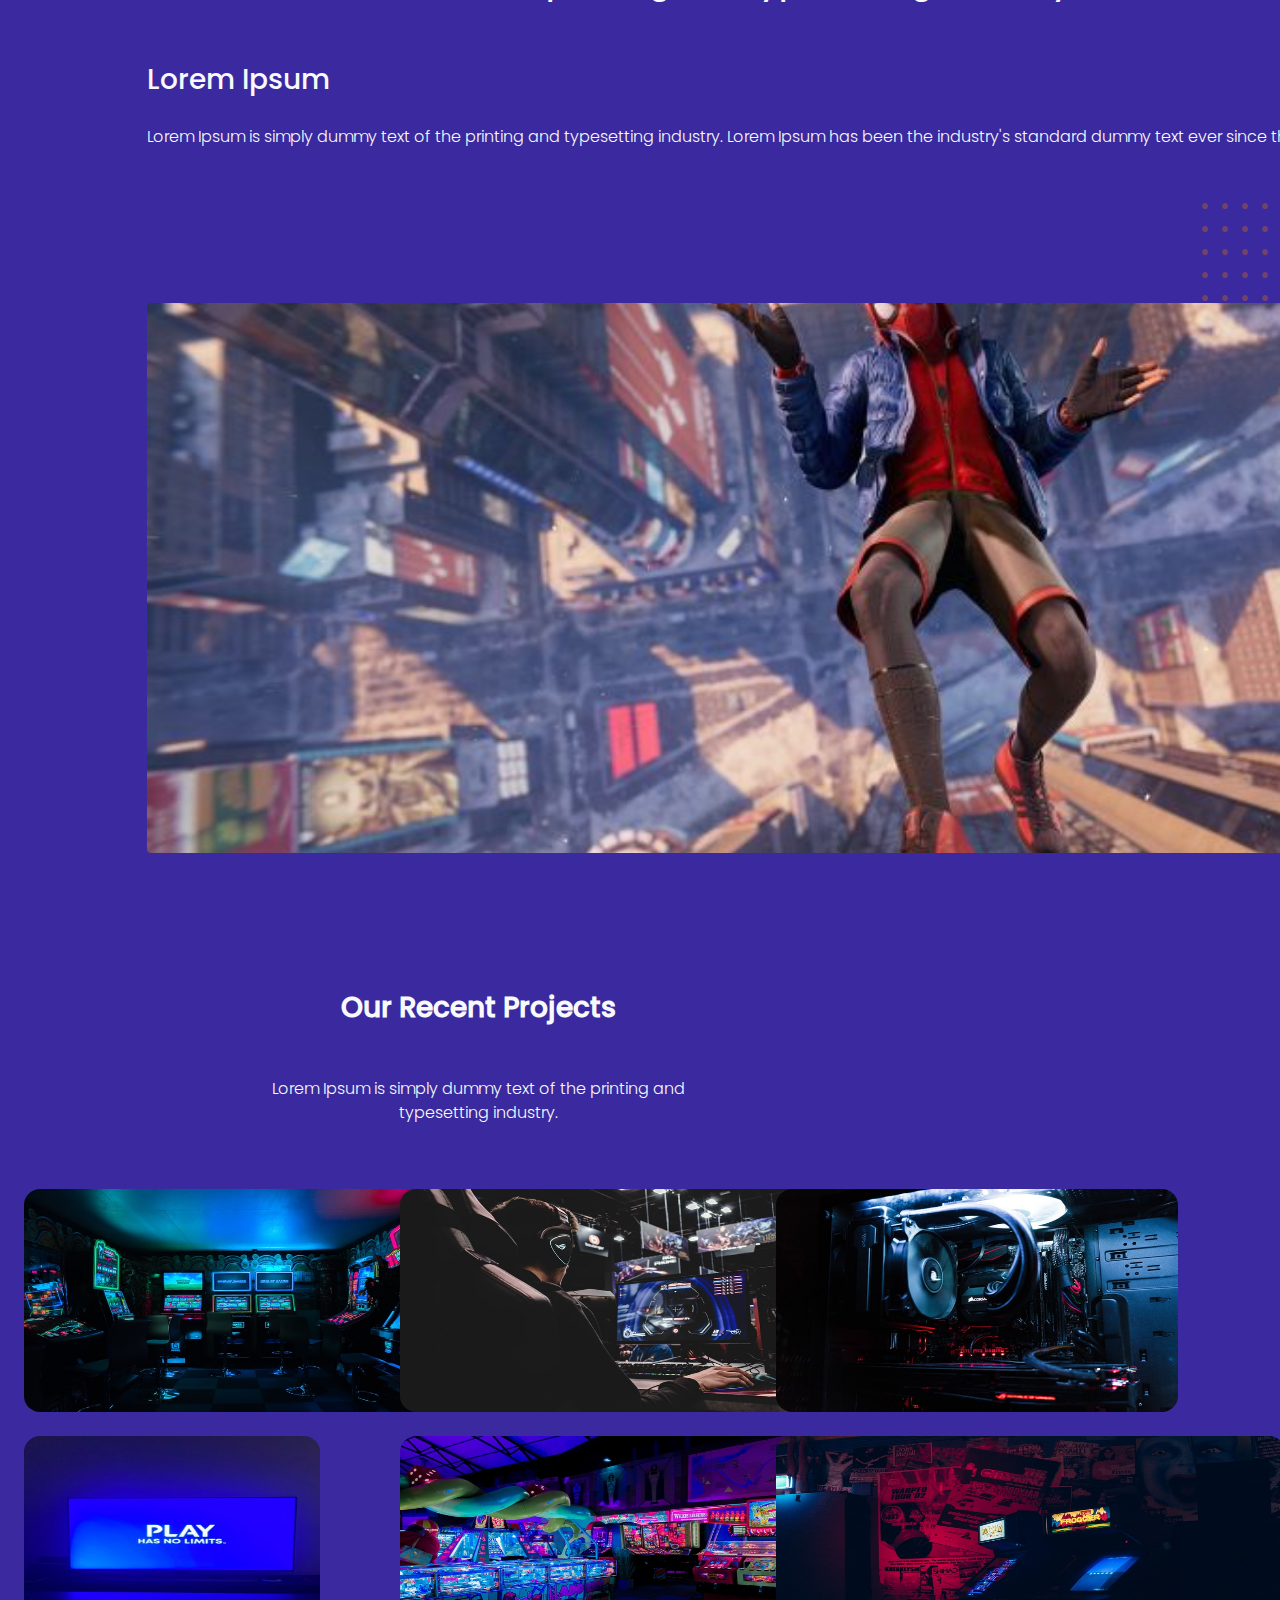
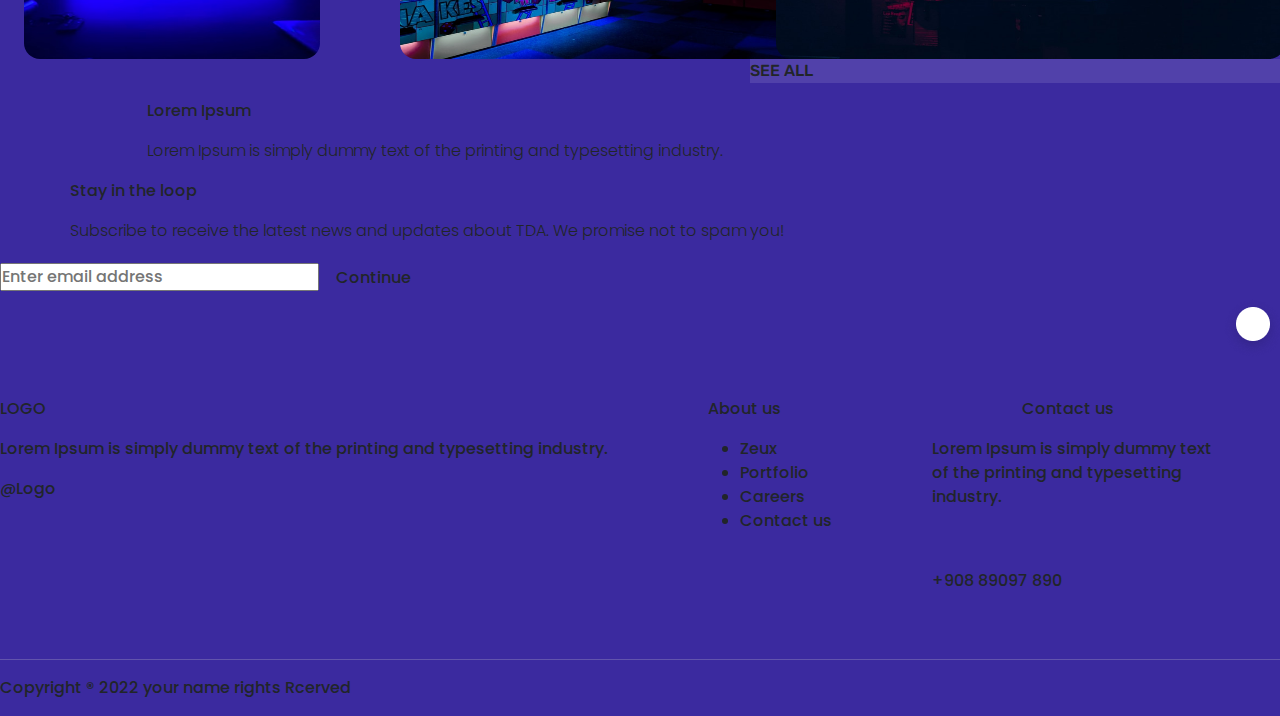
==== commit 4179ce00: "third part" ====
--- a/index.html
+++ b/index.html
@@ -95,35 +95,35 @@
       </li>
     </ul>
 
-    <p class="dummylorem text-light text-center">Lorem Ipsum is simply dummy text of<br class="d-lg-none d-md-block "> the<br class="d-lg-block d-none"> printing and typesetting industry.</p>
+    <p class="dummylorem text-light text-center fs-2">Lorem Ipsum is simply dummy text <br class="d-block d-sm-none">of<br class="d-lg-none d-md-block d-none "> the<br class="d-lg-block d-none"> printing and typesetting <br class="d-block d-sm-none">industry.</p>
     <section class="txtbox">
-      <p class="lorem">Lorem Ipsum</p>
-      <p class="nextlorem">Lorem Ipsum is simply dummy text of the printing and typesetting industry. Lorem Ipsum has been the industry's standard dummy text ever since the 1500s,</p>
+      <p class="lorem mb-4 text-light fs-3">Lorem Ipsum</p>
+      <p class="nextlorem text-light">Lorem Ipsum is simply dummy text of the printing and <br class="d-block d-sm-none">typesetting <br class="d-none d-md-block d-lg-none">industry. Lorem Ipsum has been the <br class="d-sm-none d-block">industry's standard dummy text<br class="d-none d-md-block d-lg-none"> ever since the 1500s,</p>
     </section>
     <section>
-      <div class="dots">
-      <p class="dot">. . . . . . . . . .</p>
-      <p class="dot">. . . . . . . . . .</p>
-      <p class="dot">. . . . . . . . . .</p>
-      <p class="dot">. . . . . . . . . .</p>
-      <p class="dot">. . . . . . . . . .</p>
-      <p class="dot">. . . . . . . . . .</p>
+      <div class="dots d-none d-lg-block p-0">
+      <p class="dot p-0 fs-1 mt-1">. . . . . . . . . .</p>
+      <p class="dot p-0 fs-1 mt-1">. . . . . . . . . .</p>
+      <p class="dot p-0 fs-1 mt-1">. . . . . . . . . .</p>
+      <p class="dot p-0 fs-1 mt-1">. . . . . . . . . .</p>
+      <p class="dot p-0 fs-1 mt-1">. . . . . . . . . .</p>
+      <p class="dot p-0 fs-1 mt-1">. . . . . . . . . .</p>
       </div>
-      <div  class="spiderman"></div>
+      <div  class="spiderman rounded-1 border-black position-absolute mt-0"></div>
     </section>
-    <section class="txtbox2">
-      <p class="projects">Our Recent Projects</p>
-      <p class="lorem3">Lorem Ipsum is simply dummy text of the printing and typesetting industry. </p>
+    <section class="txtbox2 text-light text-center">
+      <p class="projects fw-bolder fs-3">Our Recent Projects</p>
+      <p class="lorem3 mt-5 fs-6">Lorem Ipsum is simply dummy text of the printing and typesetting industry. </p>
     </section>
-    <div class="imgs">
-      <img src="./assets/images/1.jpg" alt="1" class="ph1">
-      <img src="./assets/images/2.jpg" alt="2" class="ph2">
-      <img src="./assets/images/3.jpg" alt="3" class="ph3">
-    </div>
-    <div class="imgs" style="margin-bottom: 0;">
-      <img src="./assets/images/4.jpg" alt="4" class="ph4">
-      <img src="./assets/images/5.jpg" alt="5" class="ph5">
-      <img src="./assets/images/6.jpg" alt="6" class="ph6">
+    <div class="container imgs">
+      <div class="row imgs">
+          <div class="col-xs-12 col-sm-6 col-lg-4 mt-4"><img src="./assets/images/1.jpg" alt="1" class="ph1 rounded-4"></div>
+          <div class="col-xs-12 col-sm-6 col-lg-4 mt-4"><img src="./assets/images/2.jpg" alt="2" class="ph2 rounded-4"></div>
+          <div class="col-xs-12 col-sm-6 col-lg-4 mt-4"><img src="./assets/images/3.jpg" alt="3" class="ph3 rounded-4"></div>
+          <div class="col-xs-12 col-sm-6 col-lg-4 mt-4"><img src="./assets/images/4.jpg" alt="4" class="ph4 rounded-4"></div>
+          <div class="col-xs-12 col-sm-6 col-lg-4 div5 mt-4"><img src="./assets/images/5.jpg" alt="5" class="ph5 rounded-4"></div>
+          <div class="col-xs-12 col-sm-6 col-lg-4 mt-4"><img src="./assets/images/6.jpg" alt="6" class="ph6 rounded-4"></div>
+      </div>
     </div>
     <p class="all" style="margin-left: 750px;">SEE ALL</p>
     <section class="txtbox">
--- a/styles/style.css
+++ b/styles/style.css
@@ -233,4 +233,158 @@
   .fire{
     margin-left: 150px;
   }
+}
+.dummylorem{
+  width: 826px;
+  height: 132px;
+  margin-left: 400px;
+  margin-top: 120px;
+}
+@media (max-width: 992px) {
+  .dummylorem{
+    margin-left: 50px;
+  }
+
+}
+.txtbox{
+  margin-left: 147px;
+}
+.nextlorem{
+  font-family: myFontlight;
+}
+@media (max-width: 992px) {
+  .txtbox{
+    margin-left: 200px;
+  }
+}
+.spiderman{
+  width: 1350px;
+  height: 550px;
+  margin-left: 147px;
+  background-image: url("/assets/images/bda8f371503fa58f7e526fe7b0cd55c9.jpg");
+  background-repeat: no-repeat;
+  background-size: 1500px;
+  background-position:0 40%;
+}
+@media (max-width: 992px) {
+  .spiderman{
+    width: 573px;
+    height: 462px;
+    background-position:unset;
+    background-size: 573px;
+    margin-left:200px ;
+  }
+}
+
+@media (max-width: 480px) {
+  .spiderman{
+    width: 452px;
+    height: 388px;
+    background-position:unset;
+    background-size: 452px;
+    margin-left:200px ;
+  }
+}
+.dot{
+  color:var(--ghahveii);
+  width: 300px;
+  height: 7px;
+}
+.dots{
+  position: -ms-device-fixed;
+  margin-left: 1200px;
+}
+.txtbox2{
+  margin-top: 700px;
+  width: 497px;
+  height: 128px;
+  margin-left: 570px;
+  margin-bottom: 50px;
+}
+@media (max-width: 992px) {
+  .txtbox2{
+    margin-left: 160px;
+    margin-top: 400px;
+  }
+
+}
+
+@media (min-width: 481px) {
+  .txtbox2{
+    margin-left: 230px;
+  }
+}
+.lorem3{
+  font-family: myFontlight;
+}
+.imgs{
+  margin-left: 0;
+  margin-top: 30px;
+}
+.ph1{
+  width: 422px;
+  height: 223px;
+  margin-right: 40px;
+}
+.ph2{
+  width: 422px;
+  height: 223px;
+  margin-right: 40px;
+}
+.ph3{
+  width: 402px;
+  height: 223px;
+}
+.ph4{
+  width: 296px;
+  height: 223px;
+  margin-right: 10px;
+}
+.ph5{
+  width: 451px;
+  height: 223px;
+  margin-right: 40px;
+
+}
+.ph6{
+  width: 509px;
+  height: 223px;
+}
+@media (max-width: 992px) {
+  .ph1{
+    width: 352px;
+    height: 223px;
+    margin-left: 120px;
+  }
+  .ph2{
+    width: 280px;
+    height: 223px;
+    margin-left: 140px;
+  }
+  .ph3{
+    width: 305px;
+    height: 223px;
+    margin-left: 120px;
+  }
+  .ph4{
+     width: 335px;
+    height: 223px;
+    margin-left: 90px;
+  }
+  .ph5{
+     width: 246px;
+    height: 223px;
+    margin-left: 120px;
+    margin-right:0 ;
+  }
+  .ph6{
+     width: 401px;
+    height: 223px;
+    margin-left: 80px;
+
+  }
+  .div5{
+    padding: 0;
+    width: 300px;
+  }
 }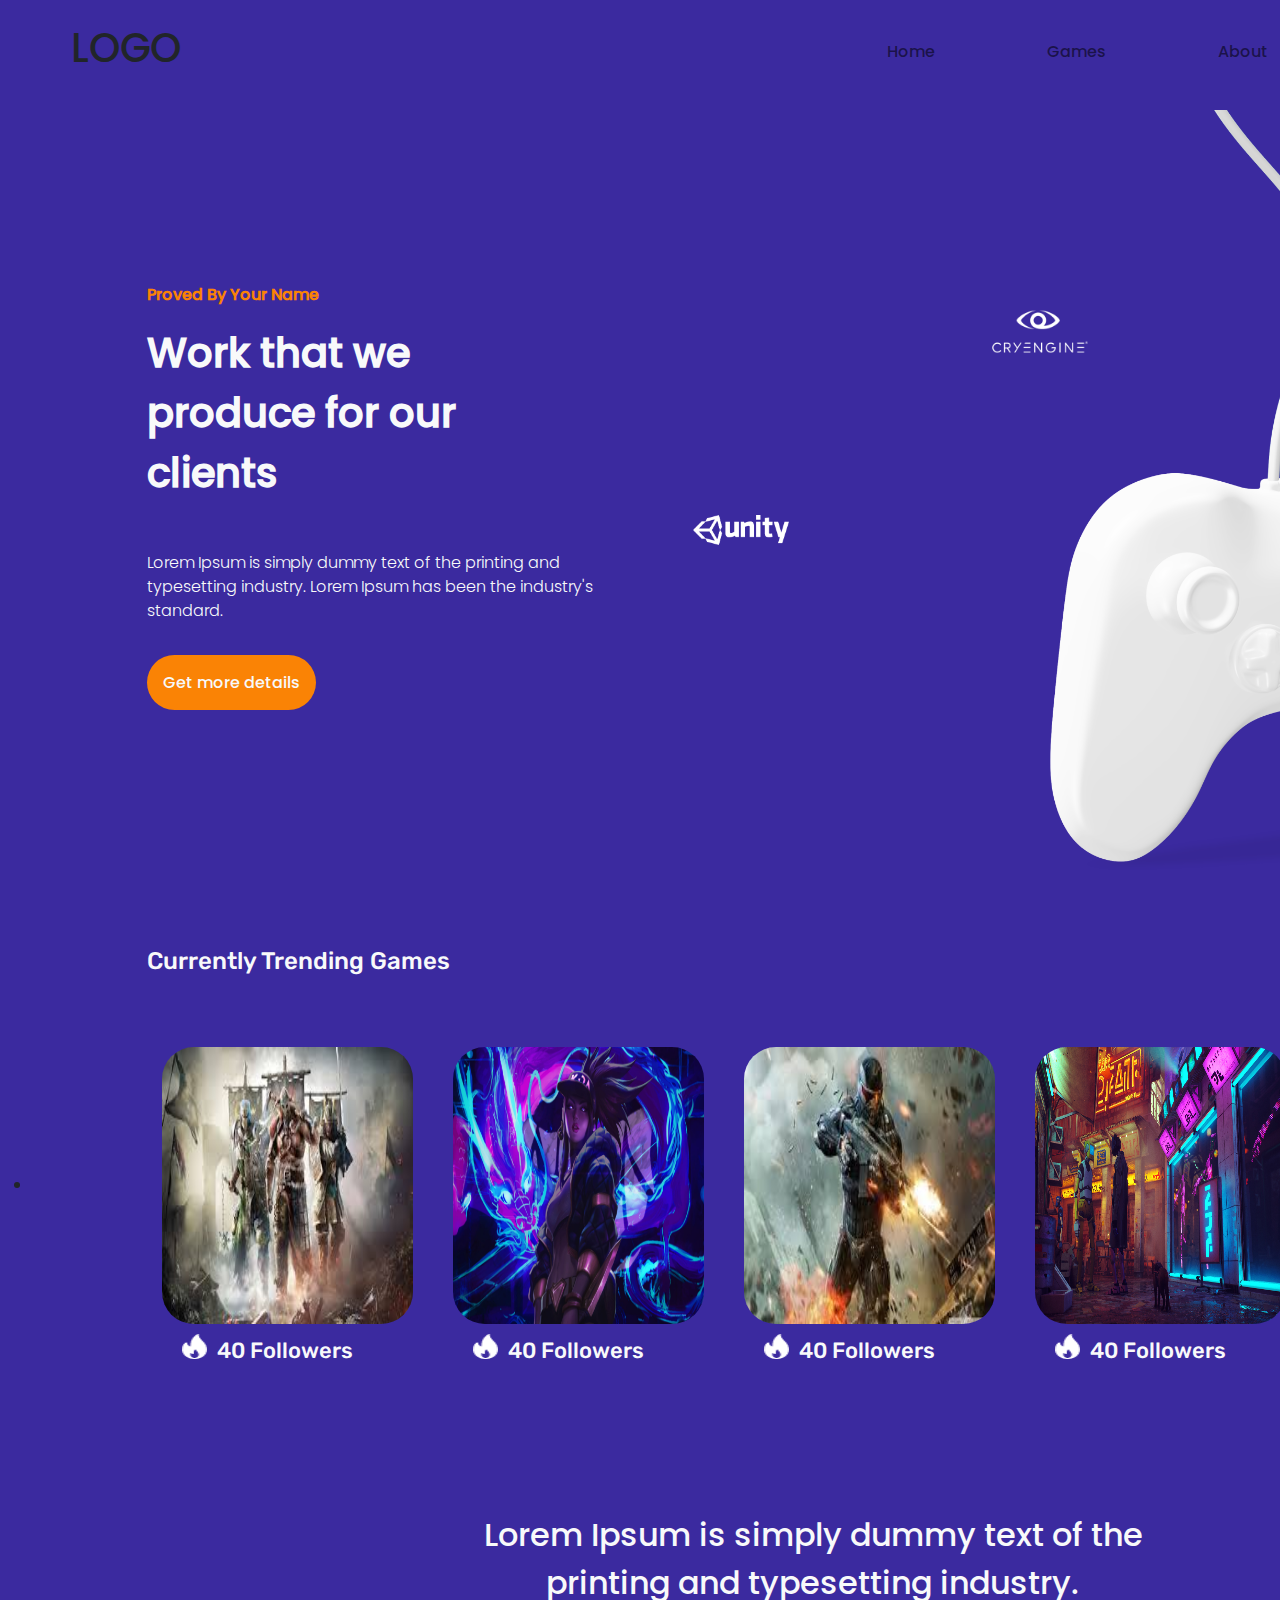
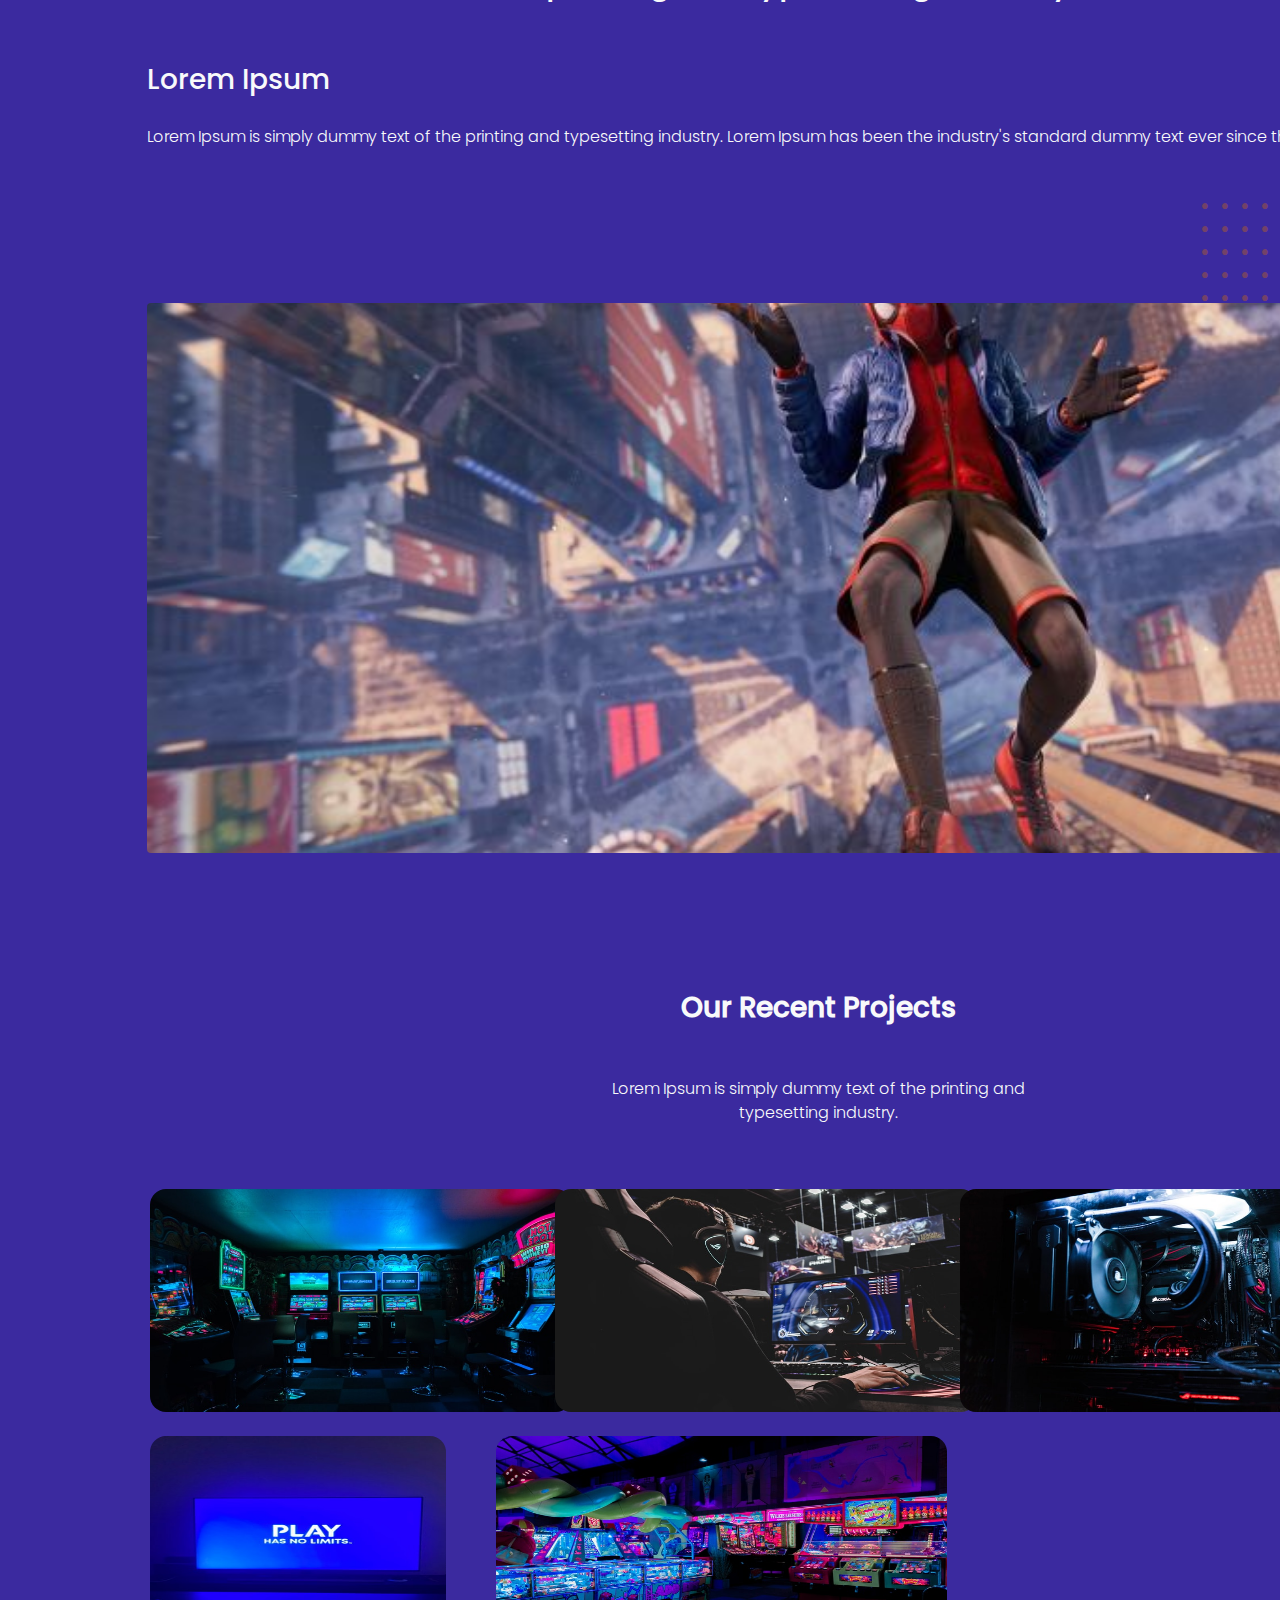
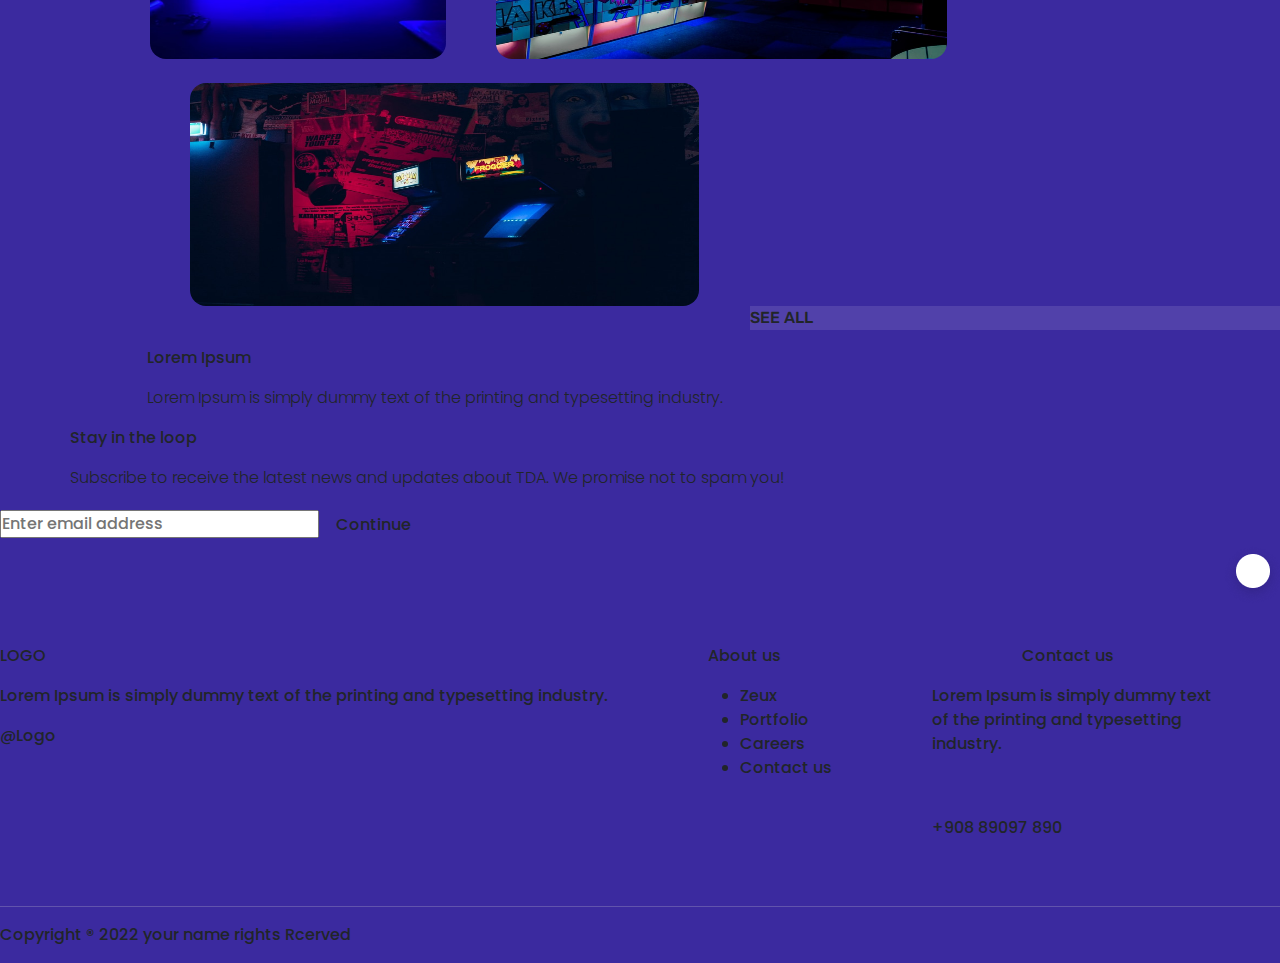
==== commit b41c548a: "forth part" ====
--- a/index.html
+++ b/index.html
@@ -120,9 +120,9 @@
           <div class="col-xs-12 col-sm-6 col-lg-4 mt-4"><img src="./assets/images/1.jpg" alt="1" class="ph1 rounded-4"></div>
           <div class="col-xs-12 col-sm-6 col-lg-4 mt-4"><img src="./assets/images/2.jpg" alt="2" class="ph2 rounded-4"></div>
           <div class="col-xs-12 col-sm-6 col-lg-4 mt-4"><img src="./assets/images/3.jpg" alt="3" class="ph3 rounded-4"></div>
-          <div class="col-xs-12 col-sm-6 col-lg-4 mt-4"><img src="./assets/images/4.jpg" alt="4" class="ph4 rounded-4"></div>
-          <div class="col-xs-12 col-sm-6 col-lg-4 div5 mt-4"><img src="./assets/images/5.jpg" alt="5" class="ph5 rounded-4"></div>
-          <div class="col-xs-12 col-sm-6 col-lg-4 mt-4"><img src="./assets/images/6.jpg" alt="6" class="ph6 rounded-4"></div>
+          <div class="col-xs-12 col-sm-6 col-lg-4 mt-4 d-sm-block d-none div4"><img src="./assets/images/4.jpg" alt="4" class="ph4 rounded-4"></div>
+          <div class="col-xs-12 col-sm-6 col-lg-4 div5 mt-4 d-sm-block d-none div5"><img src="./assets/images/5.jpg" alt="5" class="ph5 rounded-4"></div>
+          <div class="col-xs-12 col-sm-6 col-lg-4 mt-4 d-sm-block d-none"><img src="./assets/images/6.jpg" alt="6" class="ph6 rounded-4"></div>
       </div>
     </div>
     <p class="all" style="margin-left: 750px;">SEE ALL</p>
--- a/styles/style.css
+++ b/styles/style.css
@@ -294,26 +294,36 @@
   position: -ms-device-fixed;
   margin-left: 1200px;
 }
+@media(min-width: 993px){
 .txtbox2{
   margin-top: 700px;
   width: 497px;
   height: 128px;
   margin-left: 570px;
   margin-bottom: 50px;
-}
-@media (max-width: 992px) {
+}}
+@media (max-width: 480px) {
   .txtbox2{
-    margin-left: 160px;
+    margin-left: 190px;
     margin-top: 400px;
-  }
-
-}
-
-@media (min-width: 481px) {
+    height: 128px;
+    width: 449px;
+  }
+
+}
+
+@media (max-width: 992px) {
   .txtbox2{
-    margin-left: 230px;
-  }
-}
+    width: 497px;
+    height: 128px;
+    margin-left: 203px;
+    margin-top: 400px;
+
+
+  }
+
+}
+
 .lorem3{
   font-family: myFontlight;
 }
@@ -324,31 +334,47 @@
 .ph1{
   width: 422px;
   height: 223px;
-  margin-right: 40px;
+
 }
 .ph2{
   width: 422px;
   height: 223px;
-  margin-right: 40px;
+  margin-left: 50px;
 }
 .ph3{
   width: 402px;
   height: 223px;
+  margin-left: 100px;
 }
 .ph4{
   width: 296px;
   height: 223px;
-  margin-right: 10px;
+}
+@media (min-width: 993px) {
+  .div4{
+    width: 296px;
+    height: 223px;
+  }
+  .div5{
+    width: 451px;
+    height:223px ;
+    margin-left: 50px;
+}
+  .imgs{
+    margin-left: 63px;
+  }
 }
 .ph5{
   width: 451px;
   height: 223px;
-  margin-right: 40px;
+  margin-left: 50px;
+  margin-left: 0;
 
 }
 .ph6{
   width: 509px;
   height: 223px;
+  margin-left: 40px;
 }
 @media (max-width: 992px) {
   .ph1{
@@ -387,4 +413,22 @@
     padding: 0;
     width: 300px;
   }
+}
+
+@media (max-width: 480px) {
+  .ph1{
+    width: 401px;
+    height: 223px;
+    margin-left: 200px;
+  }
+  .ph2{
+    width: 401px;
+    height: 223px;
+    margin-left: 200px;
+  }
+  .ph3{
+    width: 401px;
+    height: 223px;
+    margin-left: 200px;
+  }
 }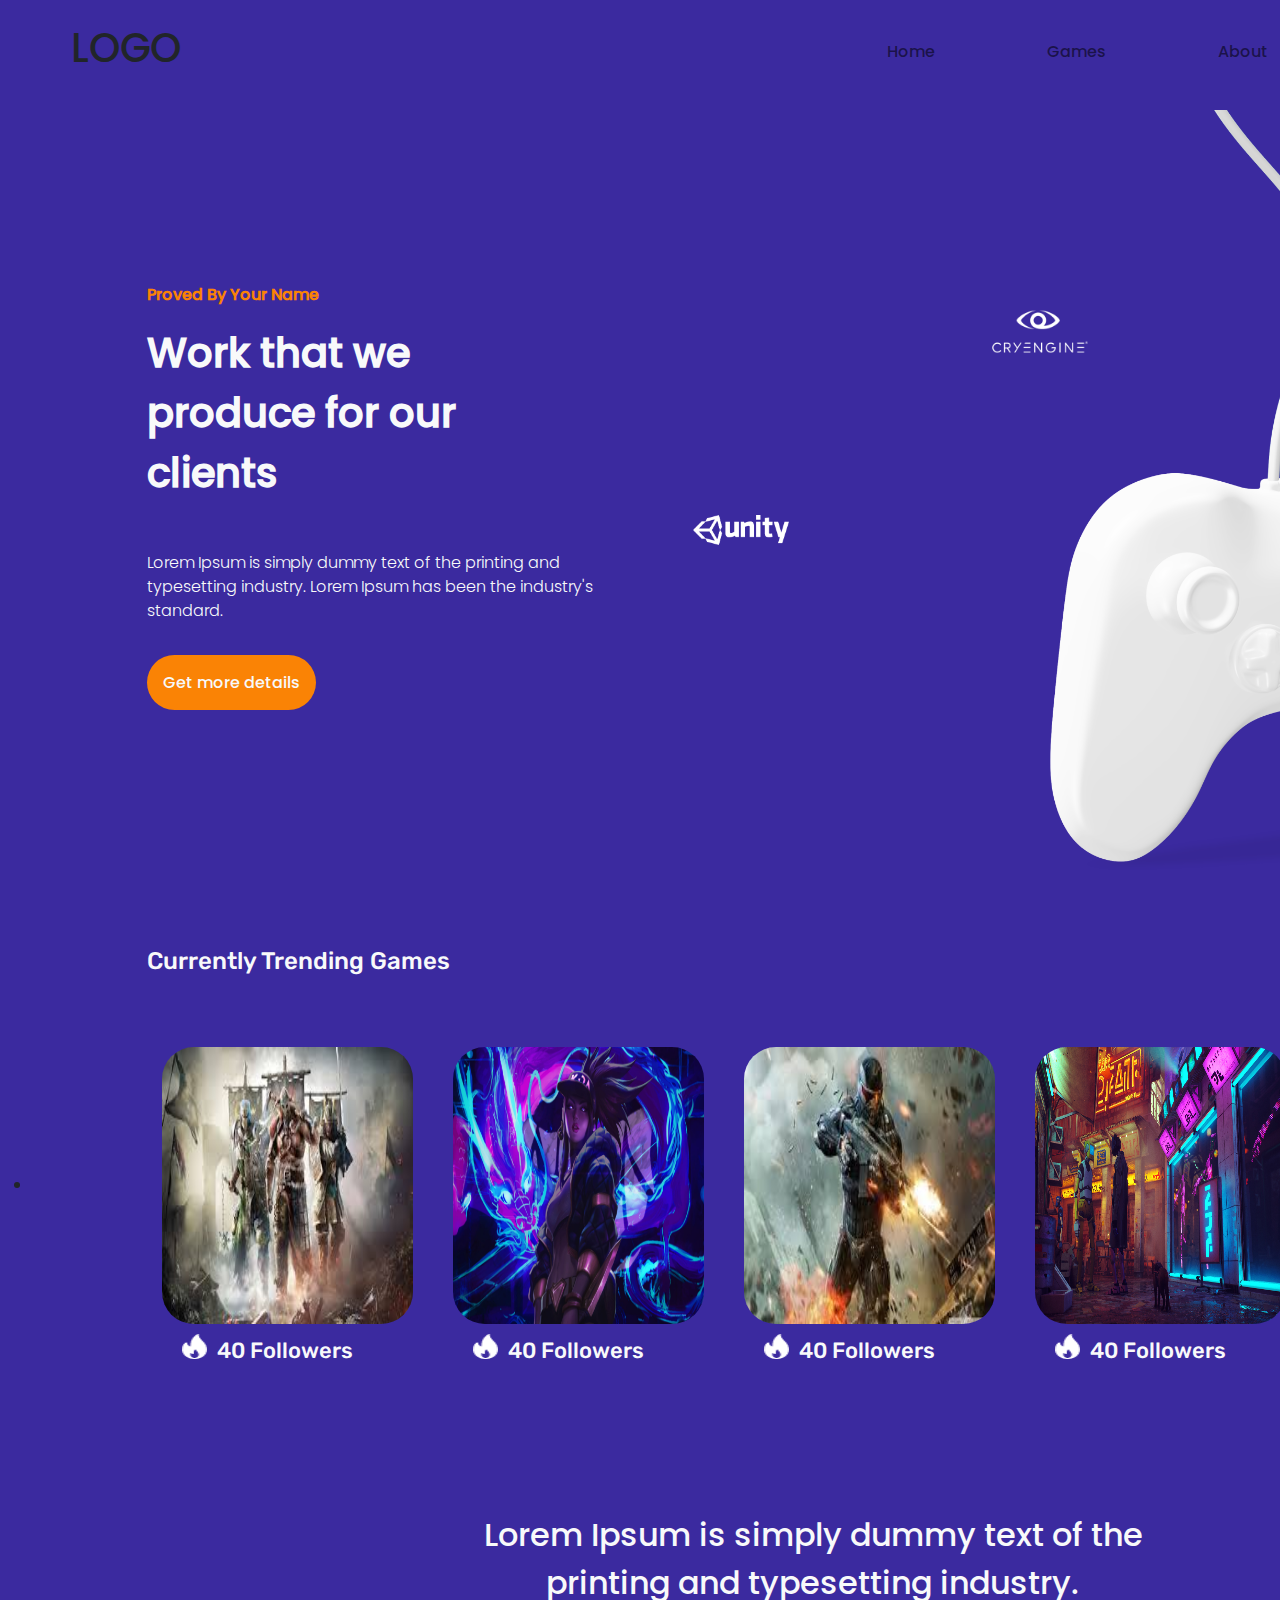
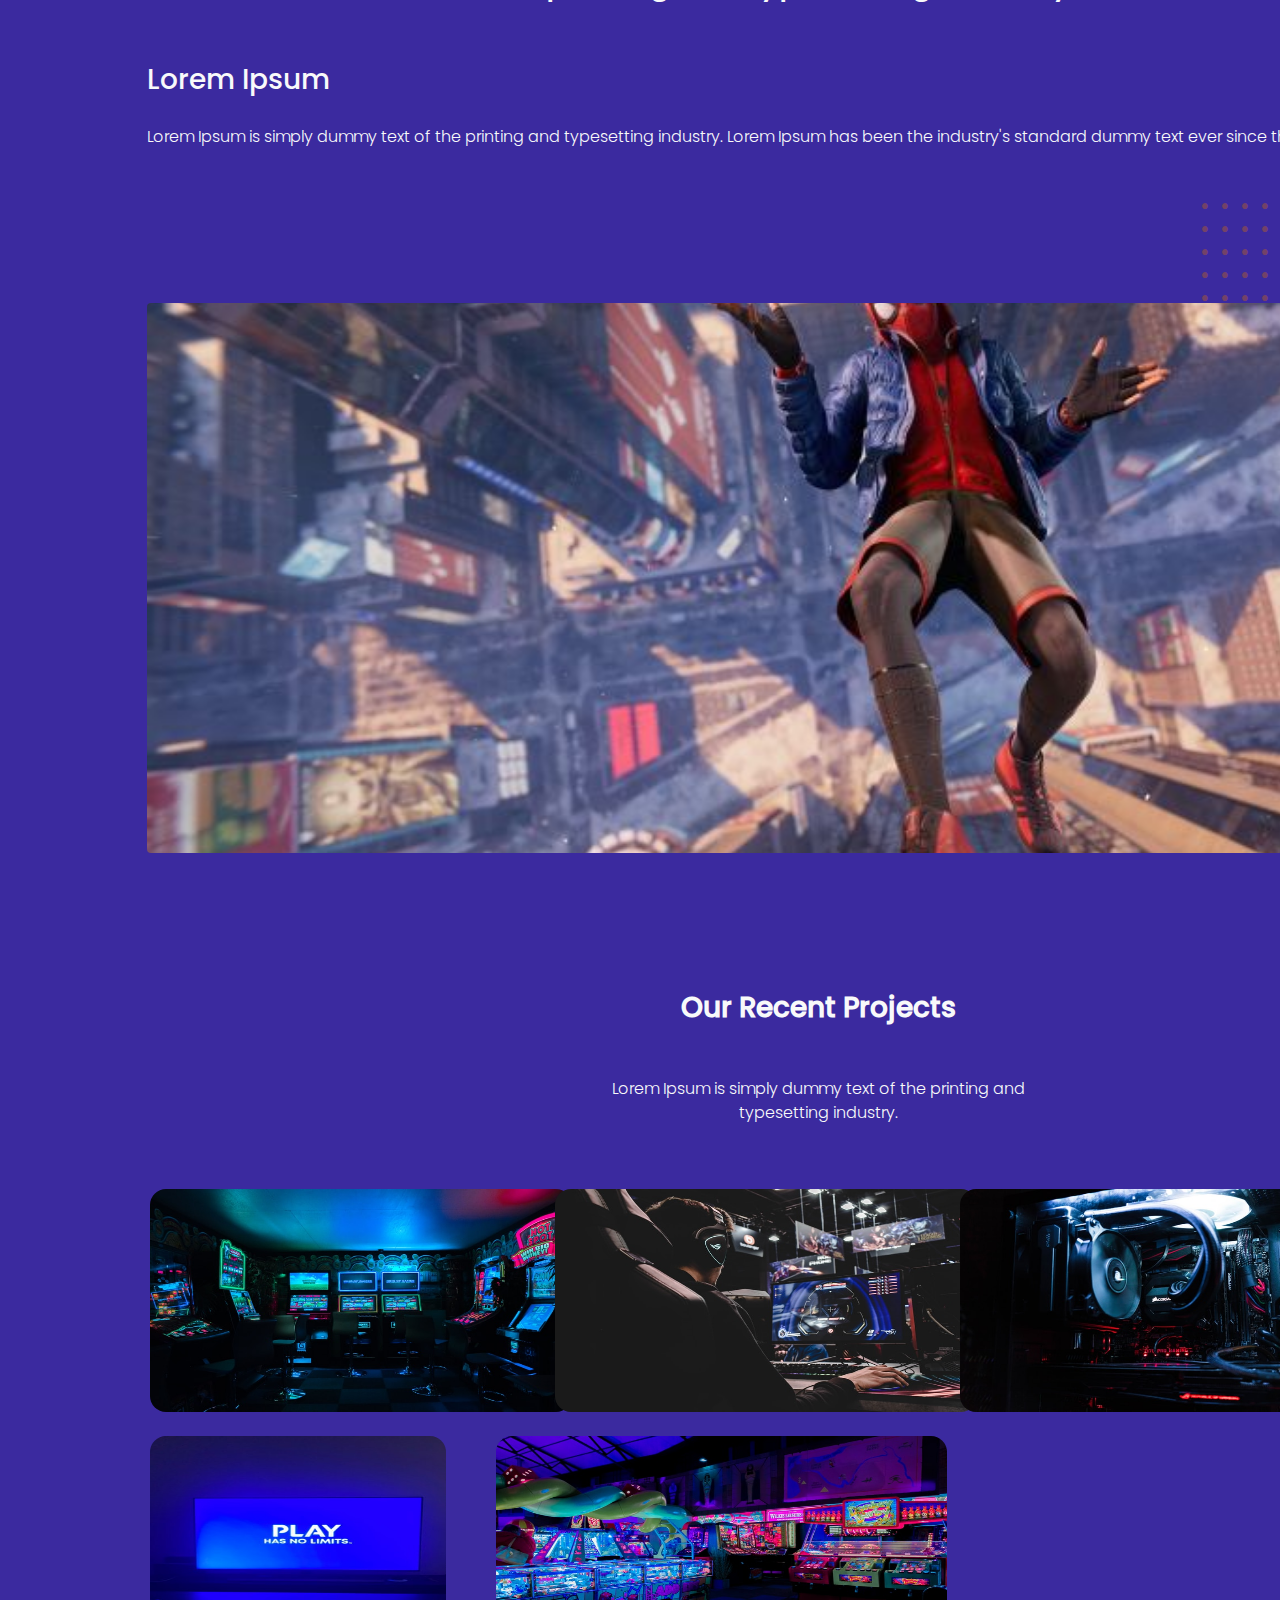
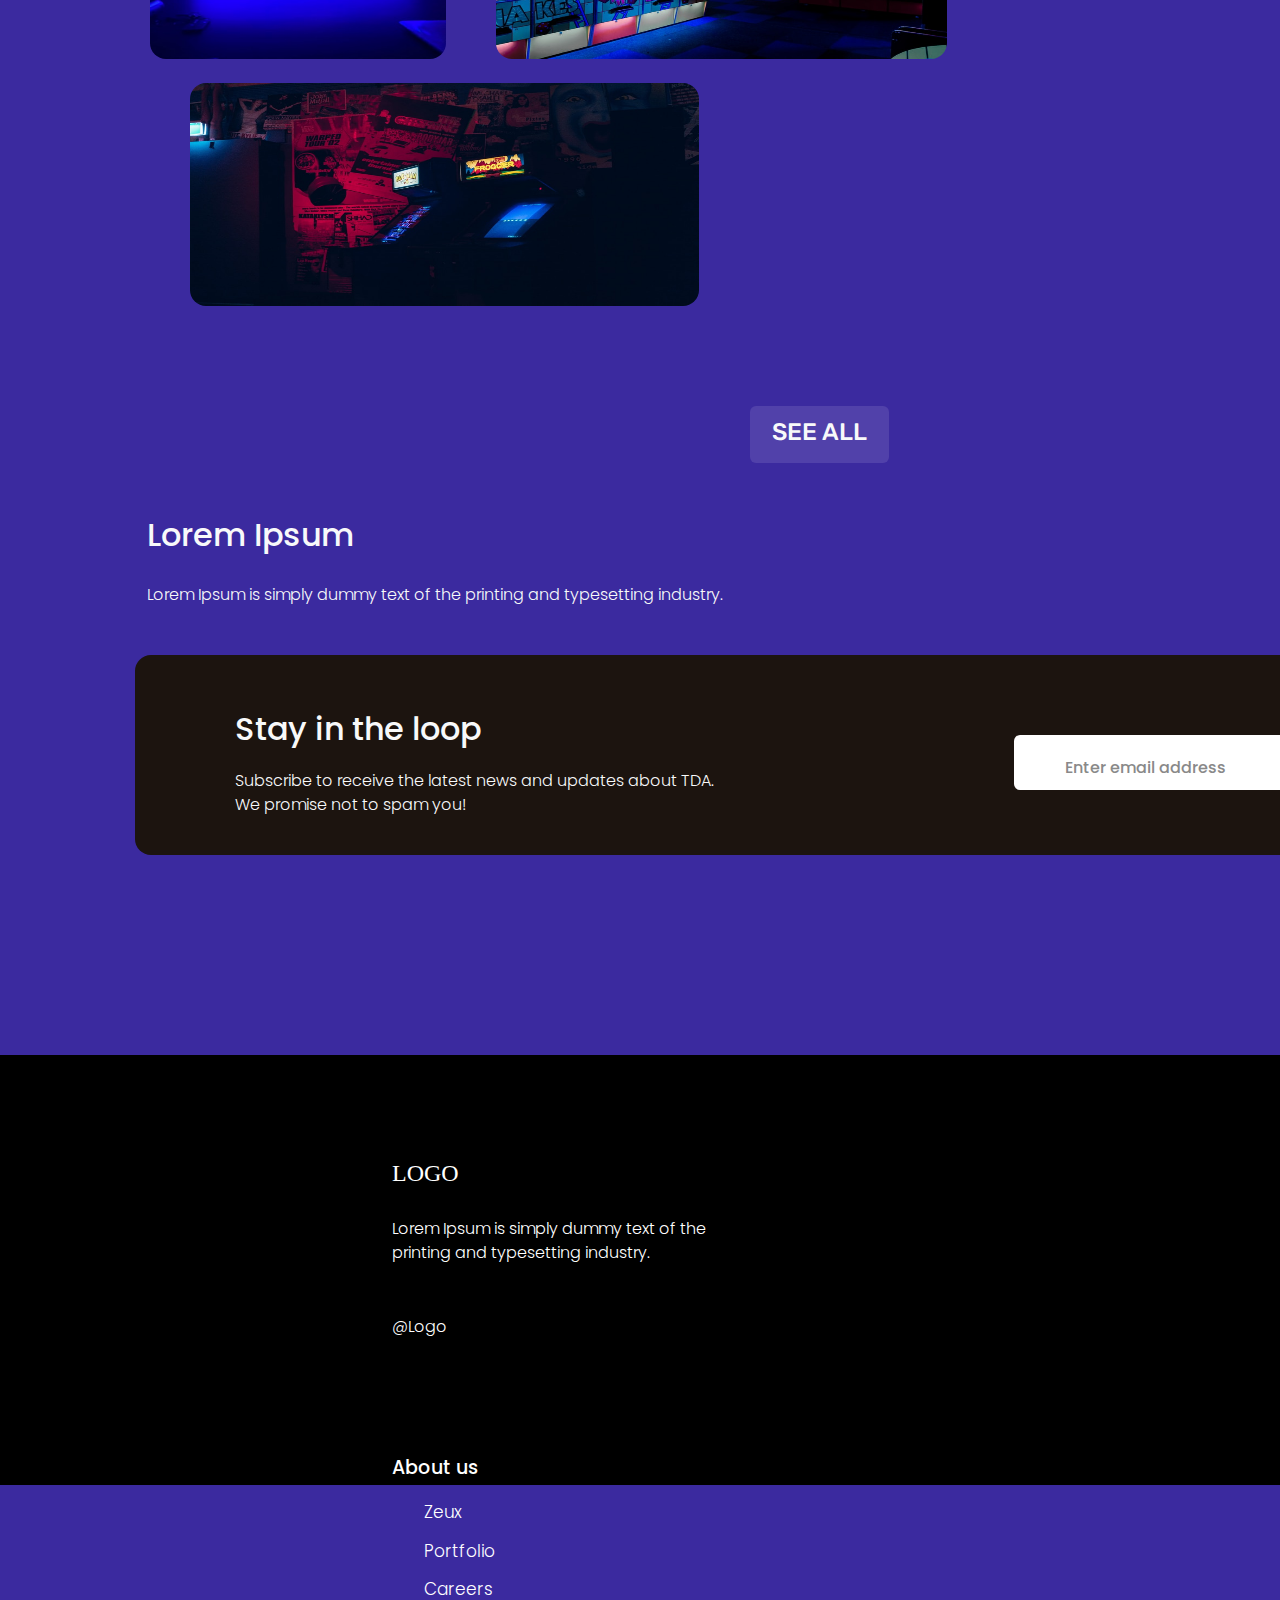
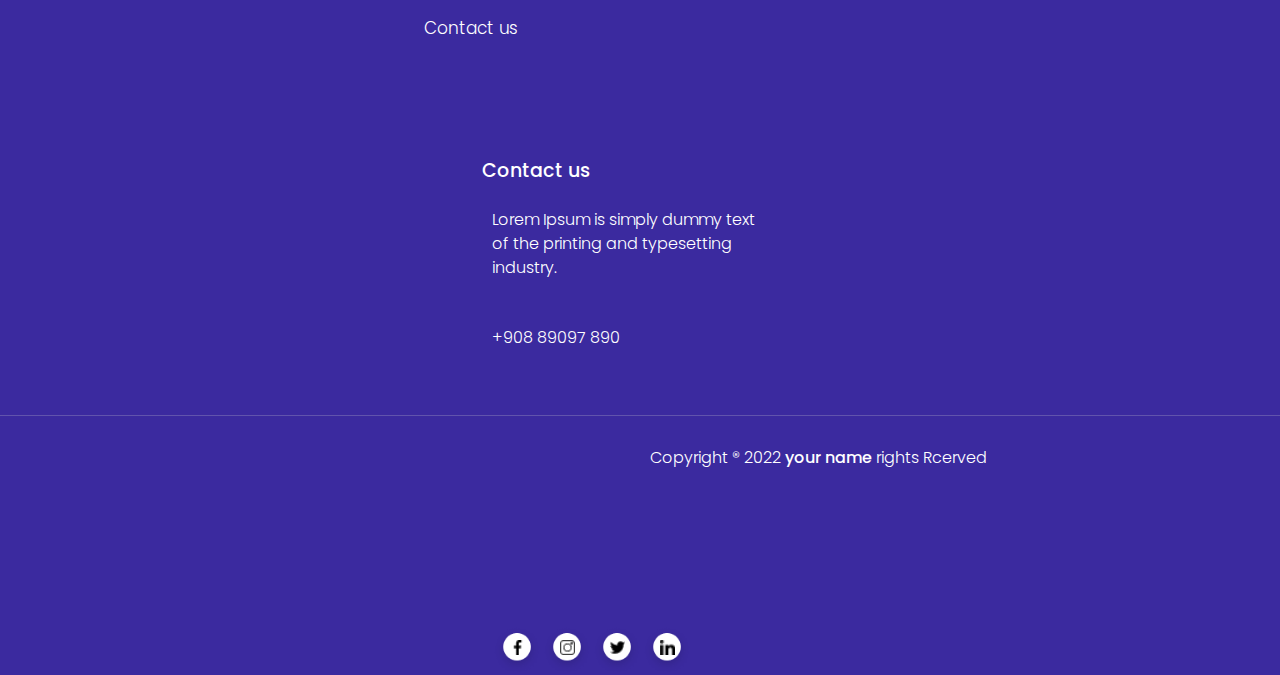
==== commit dbc39096: "fifth part" ====
--- a/index.html
+++ b/index.html
@@ -125,64 +125,66 @@
           <div class="col-xs-12 col-sm-6 col-lg-4 mt-4 d-sm-block d-none"><img src="./assets/images/6.jpg" alt="6" class="ph6 rounded-4"></div>
       </div>
     </div>
-    <p class="all" style="margin-left: 750px;">SEE ALL</p>
-    <section class="txtbox">
-      <p class="lorem">Lorem Ipsum</p>
+    <p class="all2 rounded-2 p-2 text-light text-center fs-4">SEE ALL</p>
+    <section class="txtbox3 text-light text-center mt-5 text-lg-start mb-5">
+      <p class="lorem mb-4 fs-2">Lorem Ipsum</p>
       <p class="nextlorem">Lorem Ipsum is simply dummy text of the printing and typesetting industry.</p>
     </section>
-    <section class="blackbox">
-      <div class="txtbox" style="margin-left: 70px;">
-        <p class="lorem">Stay in the loop</p>
-        <p class="nextlorem">Subscribe to receive the latest news and updates about TDA.
+    <section class="blackbox d-block d-lg-flex rounded-4">
+      <div class="txtbox4 text-light">
+        <p class="lorem fs-2">Stay in the loop</p>
+        <p class="nextlorem">Subscribe to receive the latest news and<br class="d-block d-md-none"> updates about TDA.<br>
           We promise not to spam you!</p>
       </div>
-      <div class="email">
+      <div class="email bg-white rounded-2">
         <form action="/submit_email" method="post">
-          <input class="write" type="email" name="email" id="email" placeholder="Enter email address" required>
-          <input type="submit" value="Continue" class="btn">
+          <input class="write border border-white fs-6" type="email" name="email" id="email" placeholder="Enter email address" required>
+          <input type="submit" value="Continue" class="btn rounded-2 text-light fs-6 position-absolute">
         </form>
       </div>
     </section>
   </main>
     <footer>
-      <div style="display: flex;">
-      <div style="padding-top: 100px;">
-        <p class="firstlogo">LOGO</p>
-        <p class="lorem4">Lorem Ipsum is simply dummy text of the printing and typesetting industry. </p>
-        <p class="secondlogo">@Logo</p>
-      </div>
-      <div style="padding-top: 100px; margin-left: 100px;">
-        <p class="us">About us</p>
-        <ul class="uslist">
-          <li class="item">Zeux</li>
-          <li class="item">Portfolio</li>
-          <li class="item">Careers</li>
-          <li class="item">Contact us</li>
-        </ul>
-      </div>
-      <div style="padding-top: 100px; margin-left: 100px;">
-        <p class="us" style="width: 200px; margin-left: 90px;">Contact us</p>
-        <p class="lorem4" style="width: 280px;">Lorem Ipsum is simply dummy text of the printing and typesetting industry. </p>
-        <p class="secondlogo" style="margin-top: 60px;">+908 89097 890</p>
-      </div>
-      <div style="display: flex;">
-        <div>
-          <img src="./assets/images/Ellipse 1.png" alt="" class="firstcircle">
-          <img src="./assets/images/facebook 1.png" alt="" class="facebook">
+      <div class="d-flex container">
+            <div class="row">
+            <div style="padding-top:100px" class="col-sm-6 d1">
+              <p class="firstlogo">LOGO</p>
+              <p class="lorem4">Lorem Ipsum is simply<br class="d-none d-md-block d-lg-none"> dummy text of the<br class="d-none d-md-block d-lg-none"> printing and typesetting<br class="d-none d-md-block d-lg-none"> industry. </p>
+              <p class="secondlogo">@Logo</p>
+            </div>
+            <div style="padding-top: 100px; margin-left: 100px;" class="col-sm-6 d2">
+              <p class="us">About us</p>
+              <ul class="uslist">
+                <li class="item">Zeux</li>
+                <li class="item">Portfolio</li>
+                <li class="item">Careers</li>
+                <li class="item">Contact us</li>
+              </ul>
+            </div>
+            <div style="padding-top: 100px; margin-left: 100px;" class="col-sm-12">
+              <p class="us" style="width: 200px; margin-left: 90px;">Contact us</p>
+              <p class="lorem4" style="width: 280px;">Lorem Ipsum is simply dummy text of the printing and typesetting industry. </p>
+              <p class="secondlogo" style="margin-top: 60px;">+908 89097 890</p>
+            </div>
+            <div style="display: flex;" class="col-sm-12">
+              <div>
+                <img src="./assets/images/Ellipse 1.png" alt="" class="firstcircle">
+                <img src="./assets/images/facebook 1.png" alt="" class="facebook">
+              </div>
+              <div>
+                <img src="./assets/images/Ellipse 1.png" alt="" class="circle2">
+                <img src="./assets/images/instagram 1.png" alt="" class="instagram">
+              </div>
+              <div>
+                <img src="./assets/images/Ellipse 1.png" alt="" class="circle3">
+                <img src="./assets/images/twitter 1.png" alt="" class="twt">
+              </div>
+              <div>
+                <img src="./assets/images/Ellipse 1.png" alt="" class="circle4">
+                <img src="./assets/images/linkedin 1.png" alt="" class="in">
+              </div>
+            </div>
         </div>
-        <div>
-          <img src="./assets/images/Ellipse 1.png" alt="" class="circle2">
-          <img src="./assets/images/instagram 1.png" alt="" class="instagram">
-        </div>
-        <div>
-          <img src="./assets/images/Ellipse 1.png" alt="" class="circle3">
-          <img src="./assets/images/twitter 1.png" alt="" class="twt">
-        </div>
-        <div>
-          <img src="./assets/images/Ellipse 1.png" alt="" class="circle4">
-          <img src="./assets/images/linkedin 1.png" alt="" class="in">
-        </div>
-      </div>
       </div>
       <hr style="margin-top: 50px; color: #D2D2D2;">
       <p class="copy">Copyright ® 2022<span style="font-family: myFont;"> your name</span> rights Rcerved</p>
--- a/styles/style.css
+++ b/styles/style.css
@@ -76,15 +76,16 @@
   content: "";
   position: absolute;
   bottom: -2px;
-  left: 0px;
+  left: -100%;
   width: 100%;
   height: 2px;
   background-color: var(--narenji);
   transform: scaleX(0);
-  transition: transform 0.3s;
+  transition: transform 0.3s, left 0.3s;
 }
 .list:hover::before{
   transform: scaleX(1);
+  left: 0;
 }
 
 @media(max-width: 480px){
@@ -431,4 +432,265 @@
     height: 223px;
     margin-left: 200px;
   }
+}
+.all2{
+  margin-left: 750px;
+  margin-top: 100px;
+  font-family: rubik;
+  width: 139px;
+  height: 57px;
+  background-color: var(--banafshkam);
+}
+.txtbox3{
+  margin-left: 147px;
+}
+@media (max-width: 992px) {
+  .all2{
+    margin-left: 400px;
+  }
+  .txtbox3{
+    margin-left: 130px;
+    width: 672px;
+    height: 129px;
+  }
+}
+@media (max-width: 480px) {
+  .all2{
+    margin-left: 330px;
+  }
+  .txtbox3{
+    margin-left: 175px;
+    width: 443.06px;
+    height: 129px;
+  }
+}
+.blackbox{
+  background-color: var(--siah);
+  width: 1350px;
+  height: 200px;
+  margin-left: 135px;
+  padding-bottom: 50px;
+}
+.email{
+  height: 55px;
+  width: 386px;
+  margin-right: 10px;
+  margin-top: 80px;
+  margin-left: 200px;
+}
+.write{
+  margin-top: 20px;
+  margin-left: 50px;
+}
+::placeholder{
+  color: var(--khakstri);
+}
+.btn{
+  background-color: var(--narenji);
+  width: 105px;
+  height: 37px;
+  border: var(--narenji);
+  margin-left: 20px;
+  margin-top: 10px;
+
+}
+.txtbox4{
+  margin-left: 100px;
+  margin-top: 50px;
+  margin-right: 100px;
+}
+
+@media (max-width: 992px) {
+  .blackbox{
+    width: 670px;
+    height: 280px;
+  }
+  .txtbox4{
+    margin-left: 25px;
+    padding-top: 30px;
+  }
+  .email{
+    margin-left: 25px;
+    margin-top: 50px;
+    width: 606px;
+    height: 48px;
+  }
+  .btn{
+    width: 164.98px;
+    height: 37px;
+    margin-left: 140px;
+    margin-top: 5px;
+  }
+  .write{
+    margin-left: 90px;
+    margin-top: 12px;
+  }
+}
+@media (max-width: 480px) {
+  .blackbox{
+    width: 434px;
+    height: 297px;
+    margin-left: 180px;
+  }
+  .txtbox4{
+    margin-left: 35px;
+    padding-top: 30px;
+    width: 350px;
+    text-align: center;
+  }
+  .email{
+    margin-left: 25px;
+    margin-top: 50px;
+    width: 378px;
+    height: 48px;
+  }
+  .btn{
+    width: 135px;
+    height: 37px;
+    margin-left: 0px;
+    margin-top: 5px;
+
+  }
+  .write{
+    margin-left: 35px;
+    margin-top: 12px;
+  }
+}
+footer{
+  background-color:#000;
+  margin-top: 200px;
+  height: 430px;
+  width: 1700px;
+}
+.firstlogo{
+  color:white;
+  width: 68px;
+  height: 37px;
+  margin-left: 100px;
+  font-size: 24px;
+  font-family: poppins;
+
+}
+.lorem4{
+  color:white;
+  margin-left: 100px;
+  width: 372px;
+  height: 58px;
+  font-size: 16px;
+  font-family: myFontlight;
+  margin-top: 25px;
+}
+.secondlogo{
+  color:white;
+  margin-left: 100px;
+  font-size: 16px;
+  font-family: myFontlight;
+  width: 196px;
+  height: 23px;
+  margin-top: 40px;
+}
+.us{
+  color: white;
+  width: 100px;
+  height: 26px;
+  font-size: 19px;
+  margin-bottom: 20px;
+
+
+}
+.uslist{
+  color: white;
+  list-style-type: none;
+}
+.item{
+  margin-bottom: 13px;
+  font-size: 17px;
+  font-family: myFontlight;
+}
+.firstcircle{
+ position: absolute;
+ width: 50px;
+ height: 50px;
+ margin-left: 200px;
+ margin-top: 260px;
+}
+.facebook{
+  margin-left: 218px;
+  margin-top: 275px;
+  width: 15px;
+  height: 15px;
+  position: absolute;
+}
+.circle2{
+  position: absolute;
+  width: 50px;
+  height: 50px;
+  margin-top: 260px;
+  margin-left: 250px;
+}
+.instagram{
+  margin-top: 275px;
+  width: 15px;
+  height: 15px;
+  position: absolute;
+  margin-left: 268px;
+}
+.circle3{
+  position: absolute;
+  width: 50px;
+  height: 50px;
+  margin-top: 260px;
+  margin-left: 300px;
+}
+.twt{
+  margin-top: 275px;
+  width: 15px;
+  height: 15px;
+  position: absolute;
+  margin-left: 318px;
+}
+.circle4{
+  position: absolute;
+  width: 50px;
+  height: 50px;
+  margin-top: 260px;
+  margin-left: 350px;
+}
+.in{
+  margin-top: 275px;
+  width: 15px;
+  height: 15px;
+  position: absolute;
+  margin-left: 368px;
+}
+.copy{
+  width: 350px;
+  height: 25px;
+  margin-top: 30px;
+  font-family: myFontlight;
+  color: white;
+  margin-left: 650px;
+}
+@media (max-width: 992px) {
+  footer{
+    width: 785px;
+    height: 574px;
+  }
+  .d1{
+    padding-top: 50px;
+    padding-left: 0;
+    width: 50px;
+    margin-right: 200px;
+
+  }
+  .secondlogo{
+    margin-top: 50px;
+  }
+  .d2{
+    width: 150px;
+    margin-left: 200px;
+  }
+  .uslist{
+    padding-left: 0;
+  }
 }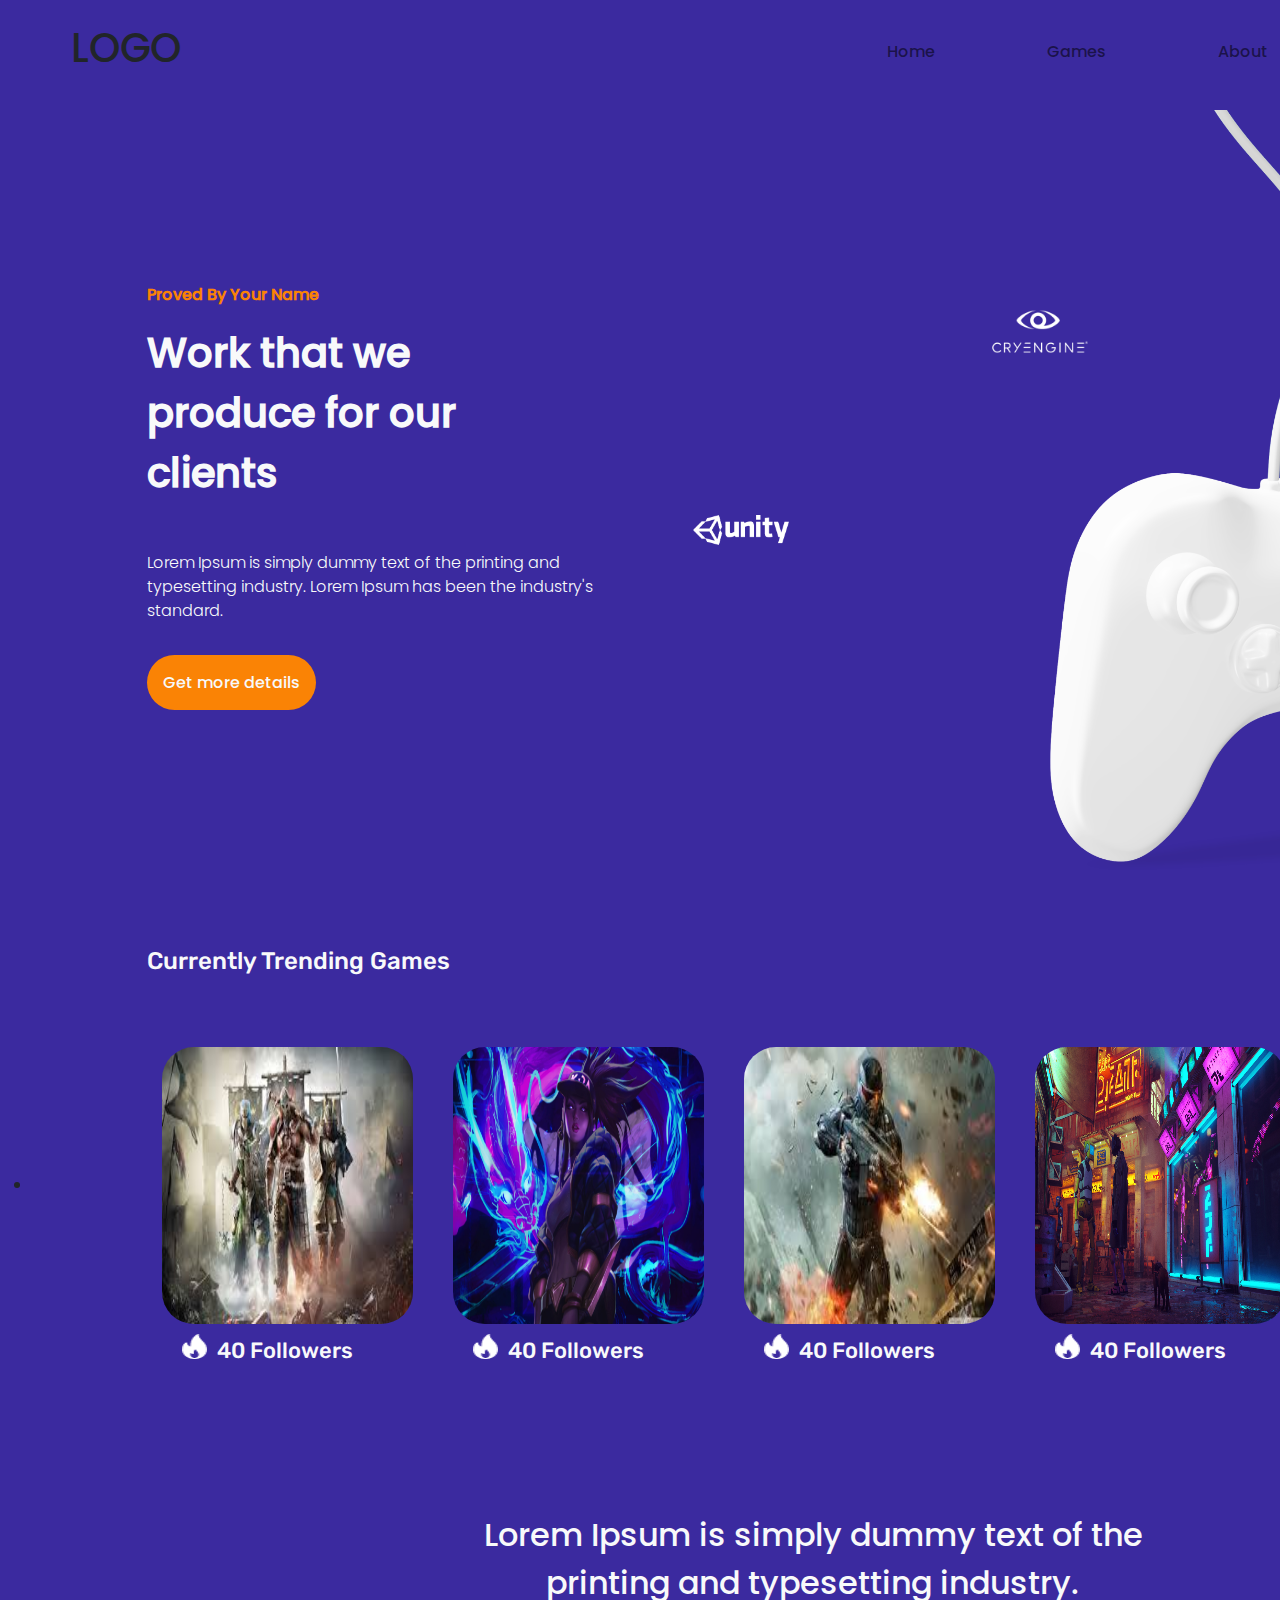
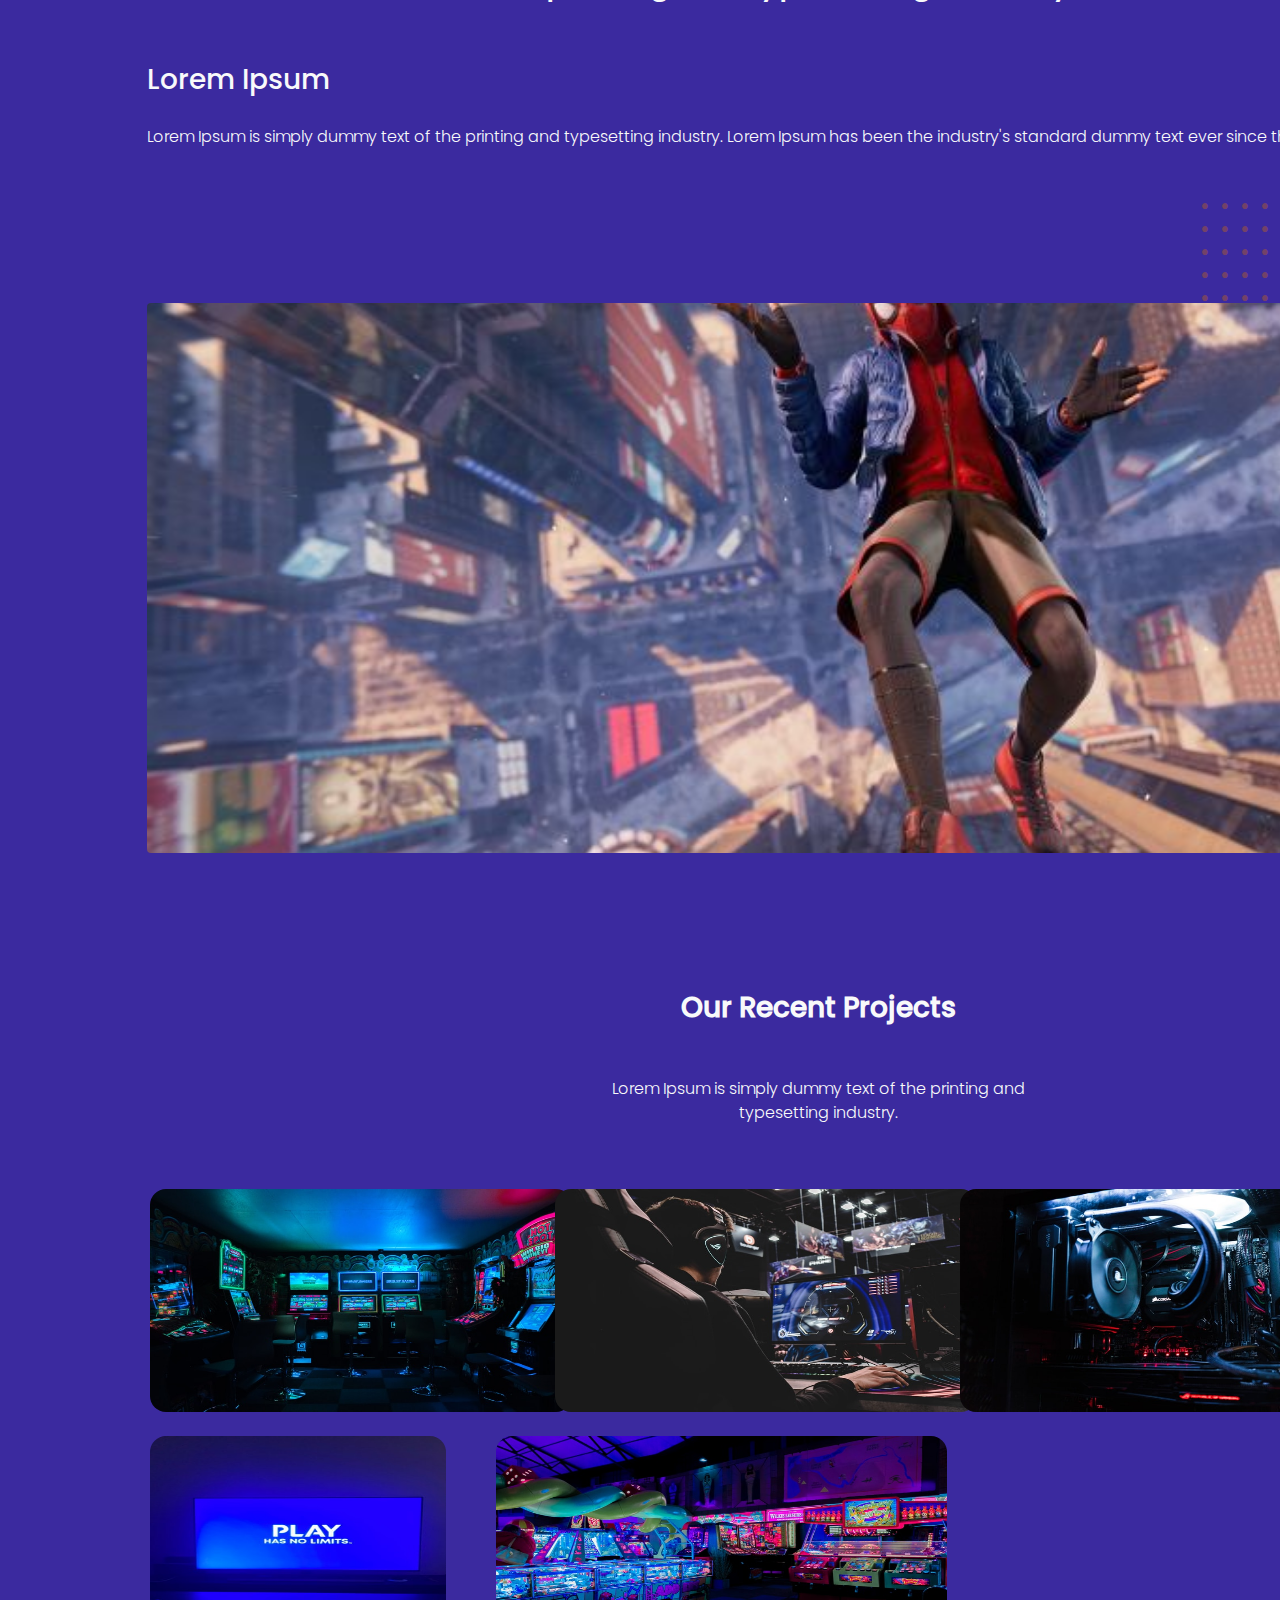
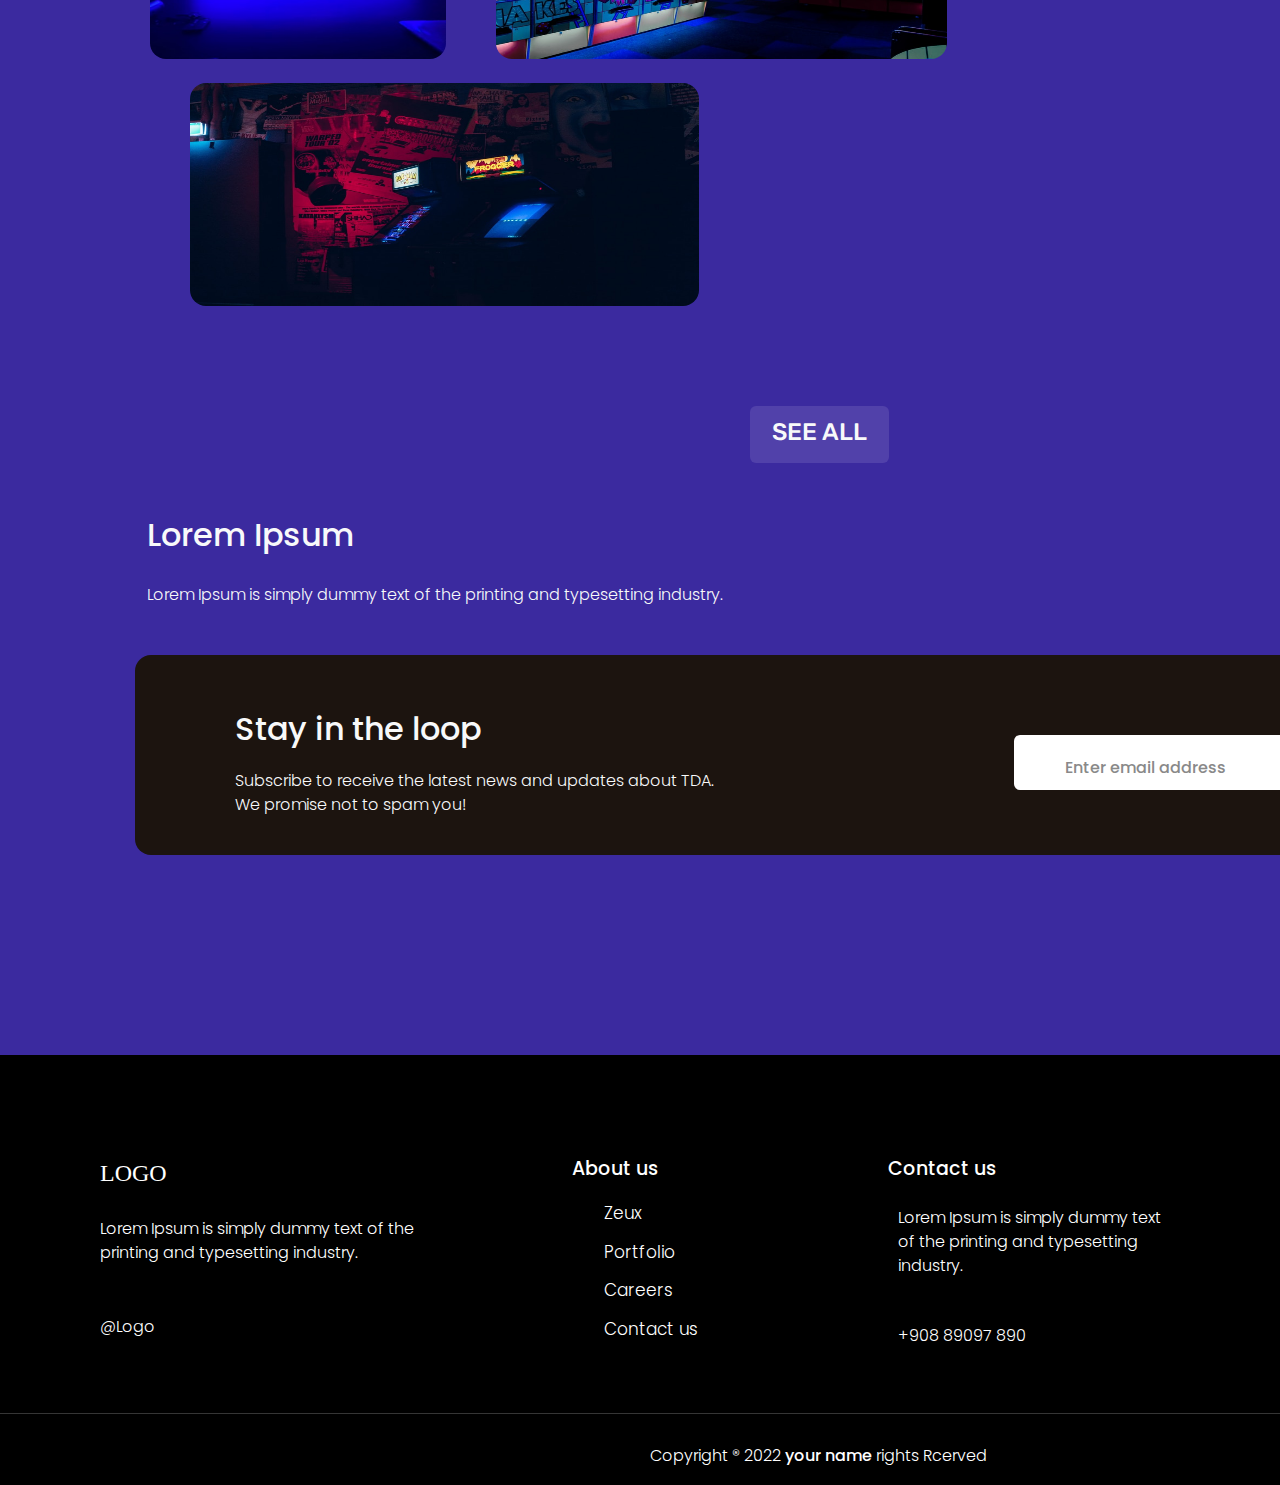
==== commit 4363d55b: "sixth part" ====
--- a/index.html
+++ b/index.html
@@ -145,14 +145,13 @@
     </section>
   </main>
     <footer>
-      <div class="d-flex container">
-            <div class="row">
-            <div style="padding-top:100px" class="col-sm-6 d1">
+      <div class="d-flex">
+            <div style="padding-top:100px">
               <p class="firstlogo">LOGO</p>
               <p class="lorem4">Lorem Ipsum is simply<br class="d-none d-md-block d-lg-none"> dummy text of the<br class="d-none d-md-block d-lg-none"> printing and typesetting<br class="d-none d-md-block d-lg-none"> industry. </p>
               <p class="secondlogo">@Logo</p>
             </div>
-            <div style="padding-top: 100px; margin-left: 100px;" class="col-sm-6 d2">
+            <div style="padding-top: 100px; margin-left: 100px;">
               <p class="us">About us</p>
               <ul class="uslist">
                 <li class="item">Zeux</li>
@@ -161,12 +160,12 @@
                 <li class="item">Contact us</li>
               </ul>
             </div>
-            <div style="padding-top: 100px; margin-left: 100px;" class="col-sm-12">
+            <div style="padding-top: 100px; margin-left: 100px;">
               <p class="us" style="width: 200px; margin-left: 90px;">Contact us</p>
               <p class="lorem4" style="width: 280px;">Lorem Ipsum is simply dummy text of the printing and typesetting industry. </p>
               <p class="secondlogo" style="margin-top: 60px;">+908 89097 890</p>
             </div>
-            <div style="display: flex;" class="col-sm-12">
+            <div class="d-flex">
               <div>
                 <img src="./assets/images/Ellipse 1.png" alt="" class="firstcircle">
                 <img src="./assets/images/facebook 1.png" alt="" class="facebook">
--- a/styles/style.css
+++ b/styles/style.css
@@ -185,6 +185,7 @@
   margin-top: 10px;
   width: 25px;
   height: 25px;
+   transition: all 0.3s;
 }
 .followers{
   margin-top: 10px;
@@ -200,7 +201,16 @@
   margin-top: 10px;
   width: 25px;
   height: 25px;
-
+   transition: all 0.3s;
+
+}
+.followers:hover + .fire{
+  width: 50px;
+  height: 50px;
+}
+.followers:hover + .fire1{
+  width: 50px;
+  height: 50px;
 }
 
 @media (max-width: 480px) {
@@ -671,26 +681,11 @@
   color: white;
   margin-left: 650px;
 }
-@media (max-width: 992px) {
-  footer{
-    width: 785px;
-    height: 574px;
-  }
-  .d1{
-    padding-top: 50px;
-    padding-left: 0;
-    width: 50px;
-    margin-right: 200px;
-
-  }
-  .secondlogo{
-    margin-top: 50px;
-  }
-  .d2{
-    width: 150px;
-    margin-left: 200px;
-  }
-  .uslist{
-    padding-left: 0;
-  }
-}+.first:hover{
+  transition: opacity 0.3;
+  opacity: 0.7;
+}
+.therest:hover{
+  transition: opacity 0.3;
+  opacity: 0.7;
+}
